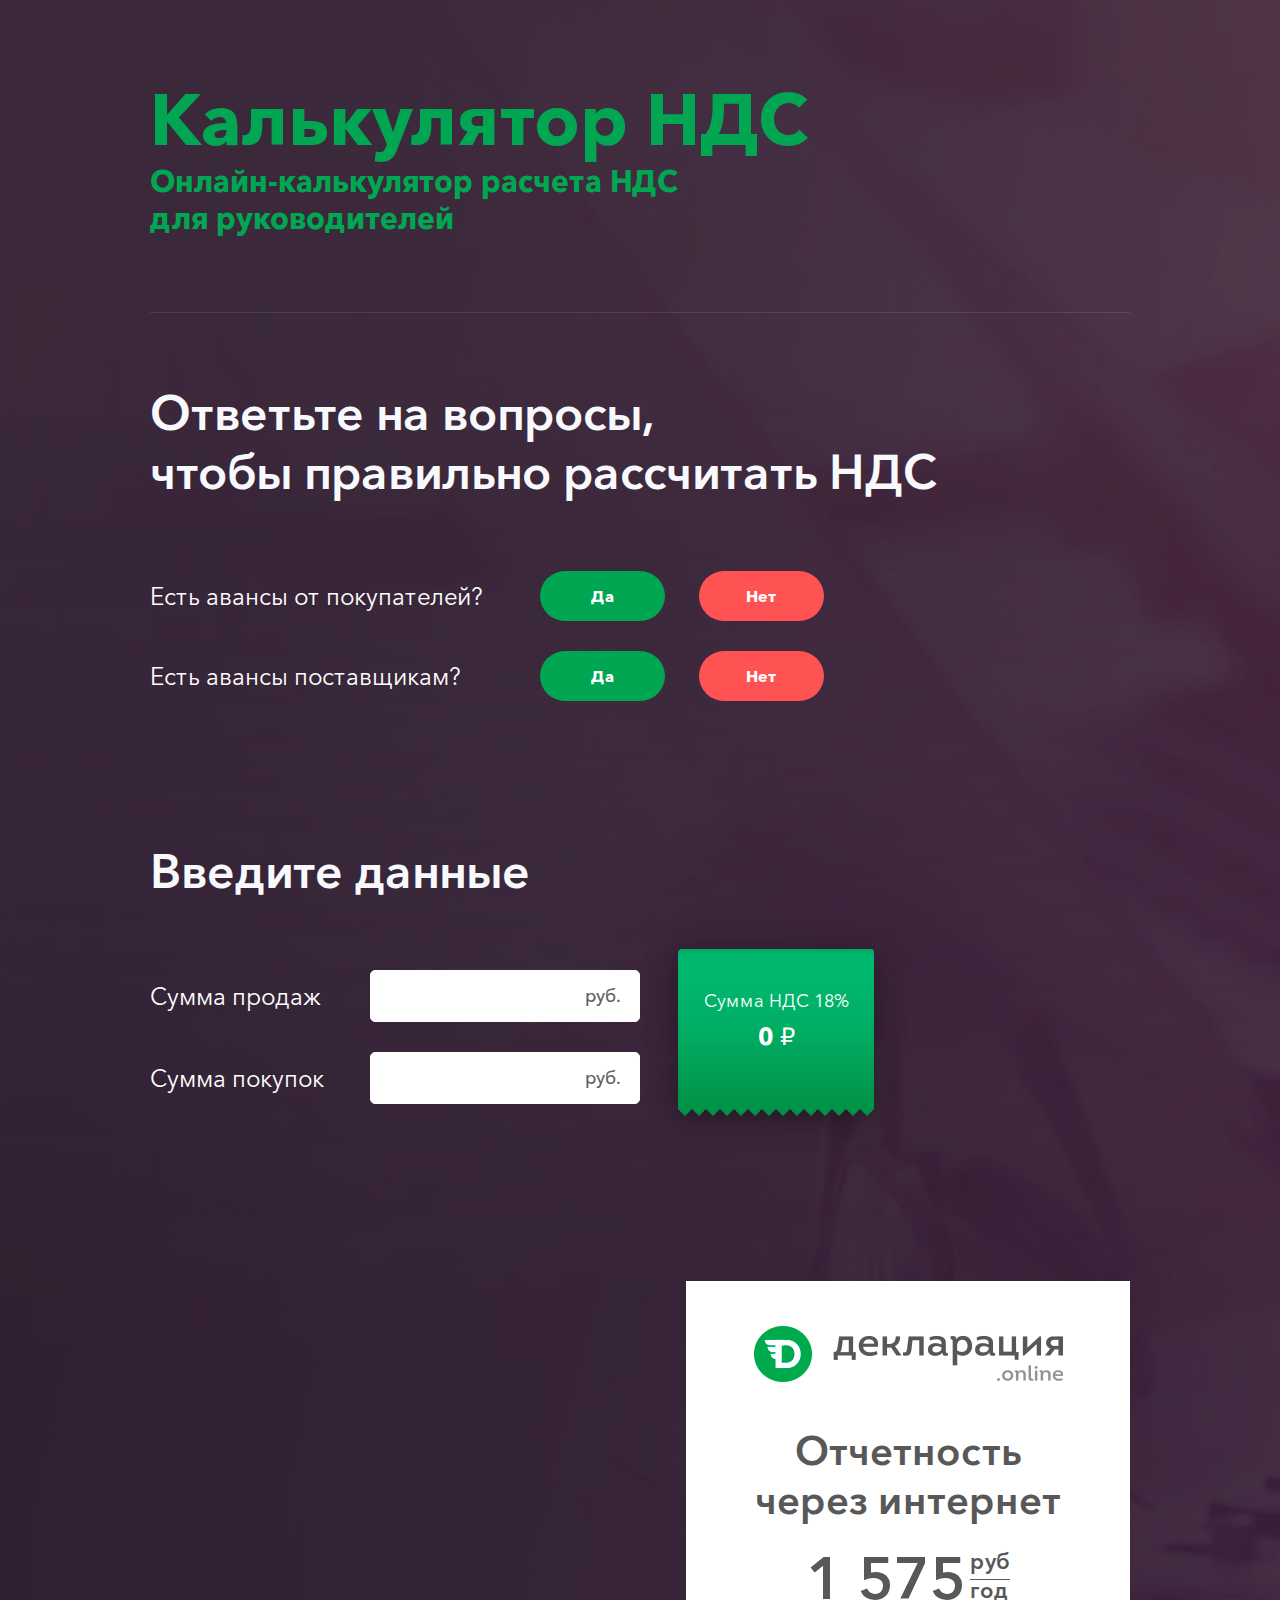
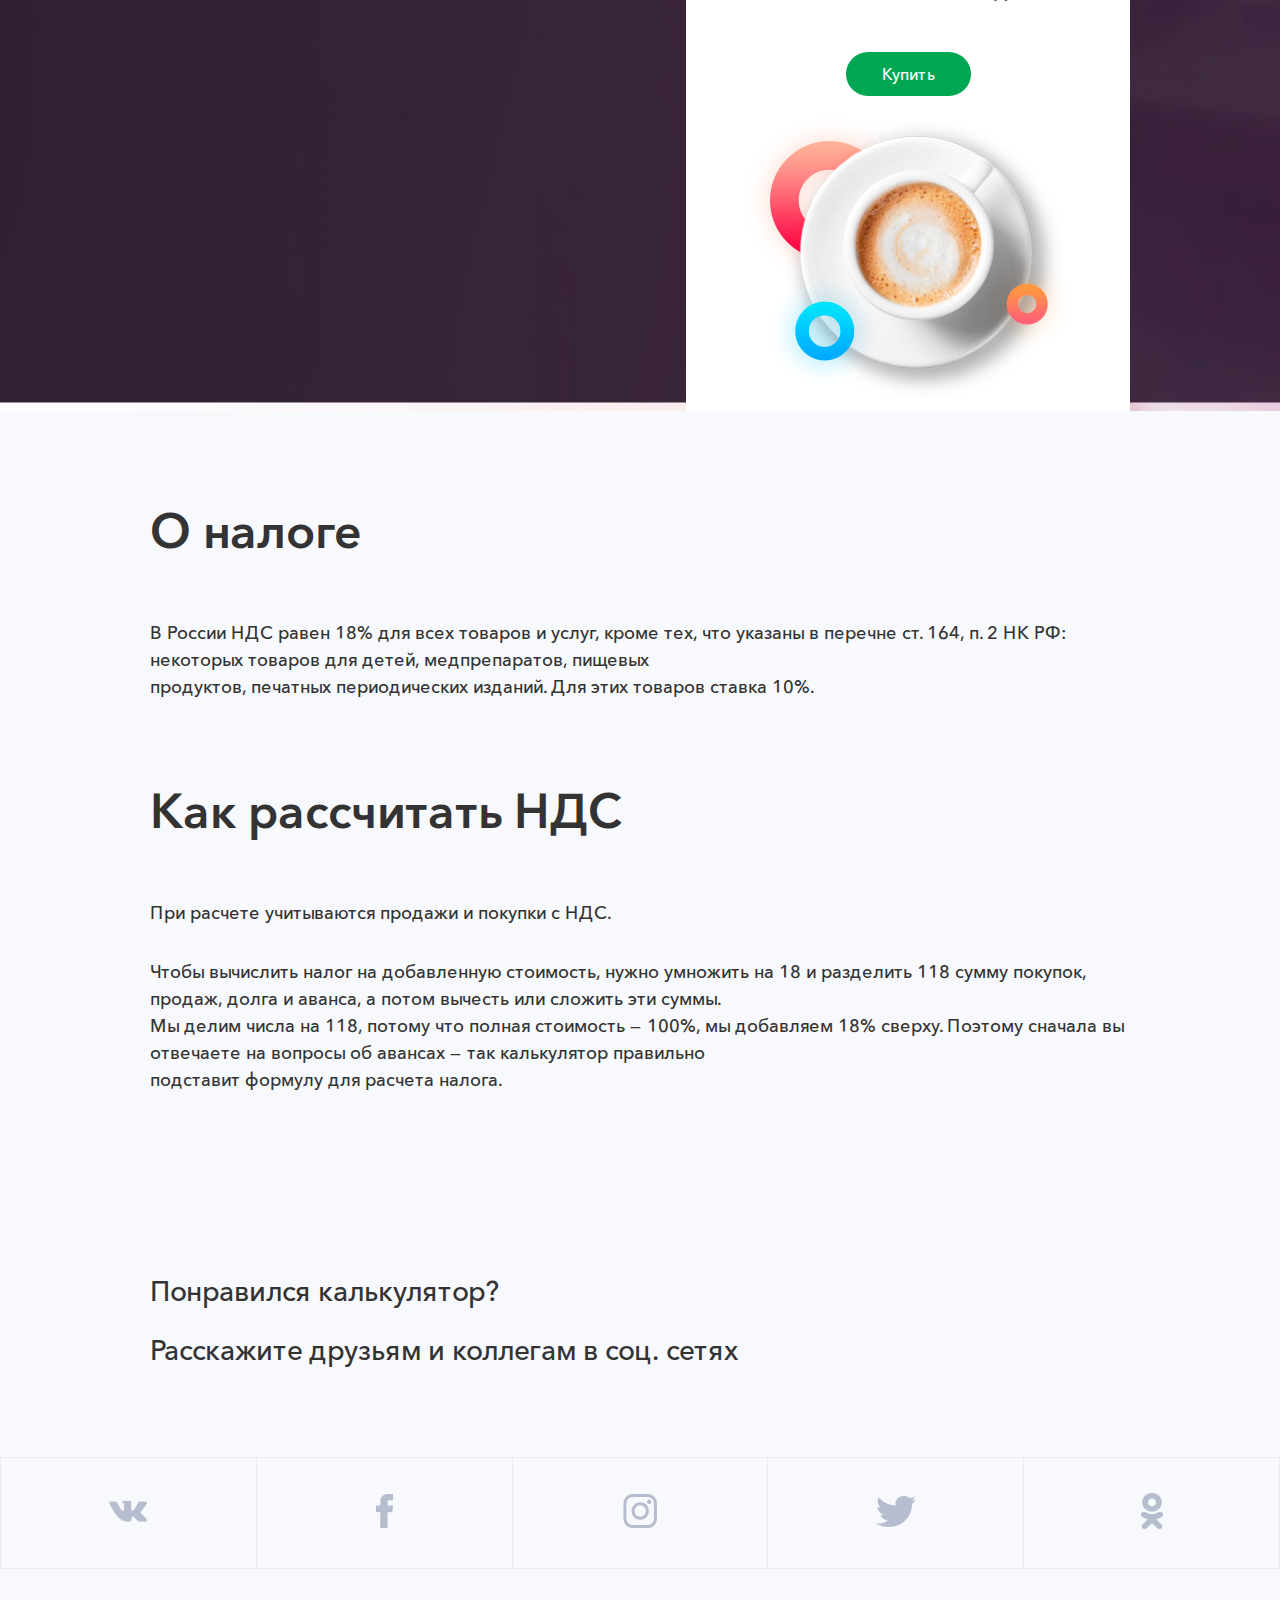
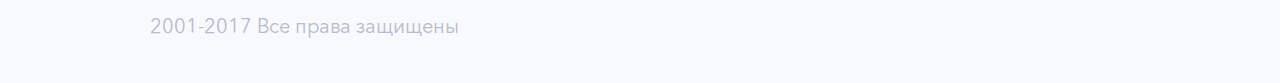
==== calculator.html @ 3219f24e "first commit" ====
<!doctype html>
<html lang=ru>
<head>
    <meta charset="UTF-8">
    <meta name="viewport"
          content="width=device-width, user-scalable=no, initial-scale=1.0, maximum-scale=1.0, minimum-scale=1.0">
    <meta http-equiv="X-UA-Compatible" content="ie=edge">
    <title>Calc</title>
    <!--<link rel="stylesheet" href="css/grid12.css">-->
    <link rel="stylesheet" href="css/fonts.css">
    <link rel="stylesheet" href="css/style.css">
</head>
<body>
<div class="full-w header-block">
    <div class="container">
        <div class="top-title">
            <h1 class="main-title">
                Калькулятор НДС
            </h1>
            <div class="descr col-lg-5">
                Онлайн-калькулятор расчета НДС<br>
                для руководителей
            </div>
        </div>
        <div class="clearfix full-w">
            <div class="left-block">
                <div class="par">
                    <h2 class="title">
                        Ответьте на вопросы, <br>
                        чтобы правильно рассчитать НДС
                    </h2>
                    <div class="par-content">
                        <div class="line">
                            <div class="text">
                                Есть авансы от покупателей?
                            </div>
                            <div class="buttons">
                                <div class="btn btn-green">Да</div>
                                <div class="btn btn-red">Нет</div>
                            </div>
                        </div>
                        <div class="line">
                            <div class="text">
                                Есть авансы поставщикам?
                            </div>
                            <div class="buttons">
                                <div class="btn btn-green">Да</div>
                                <div class="btn btn-red">Нет</div>
                            </div>
                        </div>
                    </div>
                </div>
                <div class="par">
                    <h2 class="title">
                        Введите данные
                    </h2>
                    <div class="par-content">
                        <div class="line">
                            <div class="text text-fl">
                                Сумма продаж
                            </div>
                            <div class="input-wrapper">
                                <input type="text">
                                <div class="addon">руб.</div>
                            </div>
                        </div>
                        <div class="line">
                            <div class="text text-fl">
                                Сумма покупок
                            </div>
                            <div class="input-wrapper">
                                <input type="text">
                                <div class="addon">руб.</div>
                            </div>
                        </div>
                    </div>
                    <div class="summ-wrapper">
                        <img src="img/summ.png" alt="">
                        <div class="text-block">
                            <p>Сумма НДС 18%</p>
                            <span id="result"><span>0</span>  ₽</span>
                        </div>
                    </div>
                </div>
            </div>
            <div class="right-block">
                <div id="promo">
                    <img src="img/logo.png" alt="Декларация онлайн" class="logo">
                    <h2>Отчетность<br>через интернет</h2>
                    <div class="price">
                        <span>1 575</span>
                        <div class="meas">
                            <span>руб</span>
                            <span>год</span>
                        </div>
                    </div>
                    <div class="btn btn-green">Купить</div>
                    <img src="img/cup.png" alt="">
                </div>
            </div>
        </div>
    </div>
</div>
<div class="content-block">
    <div class="container">

        <article>
            <h3>О налоге</h3>
            <p>
                В России НДС равен 18% для всех товаров и услуг, кроме тех, что указаны в перечне ст. 164, п. 2 НК РФ:
                некоторых товаров для детей, медпрепаратов, пищевых <br>продуктов, печатных периодических изданий. Для
                этих
                товаров ставка 10%.
            </p>
        </article>
        <article>
            <h3>Как рассчитать НДС</h3>
            <p>При расчете учитываются продажи и покупки с НДС.</p>
            <p>Чтобы вычислить налог на добавленную стоимость, нужно умножить на 18 и разделить 118 сумму покупок,
                продаж, долга и аванса, а потом вычесть или сложить эти суммы. <br>Мы делим числа на 118, потому что
                полная
                стоимость — 100%, мы добавляем 18% сверху. Поэтому сначала вы отвечаете на вопросы об авансах — так
                калькулятор правильно <br>подставит формулу для расчета налога.</p>
        </article>
    </div>
</div>
<div class="footer">
    <div class="container">
        <div class="share">
            <p>Понравился калькулятор?</p>
            <p>Расскажите друзьям и коллегам в соц. сетях</p>
        </div>
    </div>
    <table id="socials">
        <tr>
            <td class="vk"><a href=""><img src="img/vk.png" alt=""></a></td>
            <td class="fb"><a href=""><img src="img/fb.png" alt=""></a></td>
            <td class="inst"><a href=""><img src="img/inst.png" alt=""></a></td>
            <td class="tw"><a href=""><img src="img/tw.png" alt=""></a></td>
            <td class="ok"><a href=""><img src="img/ok.png" alt=""></a></td>
        </tr>
    </table>
    <div class="container">
        <div class="rights">
            2001-2017 Все права защищены
        </div>
    </div>
</div>
</body>
</html>
---- css/grid12.css ----
@-ms-viewport {
    width: device-width;
}
.visible-xs,
.visible-sm,
.visible-md,
.visible-lg {
    display: none !important;
}
.visible-xs-block,
.visible-xs-inline,
.visible-xs-inline-block,
.visible-sm-block,
.visible-sm-inline,
.visible-sm-inline-block,
.visible-md-block,
.visible-md-inline,
.visible-md-inline-block,
.visible-lg-block,
.visible-lg-inline,
.visible-lg-inline-block {
    display: none !important;
}
@media (max-width: 767px) {
    .visible-xs {
        display: block !important;
    }
    table.visible-xs {
        display: table;
    }
    tr.visible-xs {
        display: table-row !important;
    }
    th.visible-xs,
    td.visible-xs {
        display: table-cell !important;
    }
}
@media (max-width: 767px) {
    .visible-xs-block {
        display: block !important;
    }
}
@media (max-width: 767px) {
    .visible-xs-inline {
        display: inline !important;
    }
}
@media (max-width: 767px) {
    .visible-xs-inline-block {
        display: inline-block !important;
    }
}
@media (min-width: 768px) and (max-width: 991px) {
    .visible-sm {
        display: block !important;
    }
    table.visible-sm {
        display: table;
    }
    tr.visible-sm {
        display: table-row !important;
    }
    th.visible-sm,
    td.visible-sm {
        display: table-cell !important;
    }
}
@media (min-width: 768px) and (max-width: 991px) {
    .visible-sm-block {
        display: block !important;
    }
}
@media (min-width: 768px) and (max-width: 991px) {
    .visible-sm-inline {
        display: inline !important;
    }
}
@media (min-width: 768px) and (max-width: 991px) {
    .visible-sm-inline-block {
        display: inline-block !important;
    }
}
@media (min-width: 992px) and (max-width: 1199px) {
    .visible-md {
        display: block !important;
    }
    table.visible-md {
        display: table;
    }
    tr.visible-md {
        display: table-row !important;
    }
    th.visible-md,
    td.visible-md {
        display: table-cell !important;
    }
}
@media (min-width: 992px) and (max-width: 1199px) {
    .visible-md-block {
        display: block !important;
    }
}
@media (min-width: 992px) and (max-width: 1199px) {
    .visible-md-inline {
        display: inline !important;
    }
}
@media (min-width: 992px) and (max-width: 1199px) {
    .visible-md-inline-block {
        display: inline-block !important;
    }
}
@media (min-width: 1200px) {
    .visible-lg {
        display: block !important;
    }
    table.visible-lg {
        display: table;
    }
    tr.visible-lg {
        display: table-row !important;
    }
    th.visible-lg,
    td.visible-lg {
        display: table-cell !important;
    }
}
@media (min-width: 1200px) {
    .visible-lg-block {
        display: block !important;
    }
}
@media (min-width: 1200px) {
    .visible-lg-inline {
        display: inline !important;
    }
}
@media (min-width: 1200px) {
    .visible-lg-inline-block {
        display: inline-block !important;
    }
}
@media (max-width: 767px) {
    .hidden-xs {
        display: none !important;
    }
}
@media (min-width: 768px) and (max-width: 991px) {
    .hidden-sm {
        display: none !important;
    }
}
@media (min-width: 992px) and (max-width: 1199px) {
    .hidden-md {
        display: none !important;
    }
}
@media (min-width: 1200px) {
    .hidden-lg {
        display: none !important;
    }
}
.visible-print {
    display: none !important;
}
@media print {
    .visible-print {
        display: block !important;
    }
    table.visible-print {
        display: table;
    }
    tr.visible-print {
        display: table-row !important;
    }
    th.visible-print,
    td.visible-print {
        display: table-cell !important;
    }
}
.visible-print-block {
    display: none !important;
}
@media print {
    .visible-print-block {
        display: block !important;
    }
}
.visible-print-inline {
    display: none !important;
}
@media print {
    .visible-print-inline {
        display: inline !important;
    }
}
.visible-print-inline-block {
    display: none !important;
}
@media print {
    .visible-print-inline-block {
        display: inline-block !important;
    }
}
@media print {
    .hidden-print {
        display: none !important;
    }
}
.container {
    margin-right: auto;
    margin-left: auto;
    padding-left: 15px;
    padding-right: 15px;
}
@media (min-width: 768px) {
    .container {
        width: 750px;
    }
}
@media (min-width: 992px) {
    .container {
        width: 970px;
    }
}
@media (min-width: 1200px) {
    .container {
        width: 1156px;
    }
}


@media (min-width: 1650px) {
    .container {
        width: 1643px;
    }
}
.container-fluid {
    margin-right: auto;
    margin-left: auto;
    padding-left: 15px;
    padding-right: 22px;
}
.row {
    margin-left: -15px;
    margin-right: -15px;
}
.col, .col-xs-1, .col-sm-1, .col-md-1, .col-lg-1, .col-xs-2, .col-sm-2, .col-md-2, .col-lg-2, .col-xs-3, .col-sm-3, .col-md-3, .col-lg-3, .col-xs-4, .col-sm-4, .col-md-4, .col-lg-4, .col-xs-5, .col-sm-5, .col-md-5, .col-lg-5, .col-xs-6, .col-sm-6, .col-md-6, .col-lg-6, .col-xs-7, .col-sm-7, .col-md-7, .col-lg-7, .col-xs-8, .col-sm-8, .col-md-8, .col-lg-8, .col-xs-9, .col-sm-9, .col-md-9, .col-lg-9, .col-xs-10, .col-sm-10, .col-md-10, .col-lg-10, .col-xs-11, .col-sm-11, .col-md-11, .col-lg-11, .col-xs-12, .col-sm-12, .col-md-12, .col-lg-12 {
    position: relative;
    min-height: 1px;
    padding-left: 15px;
    padding-right: 15px;
}
.col, .col-xs-1, .col-xs-2, .col-xs-3, .col-xs-4, .col-xs-5, .col-xs-6, .col-xs-7, .col-xs-8, .col-xs-9, .col-xs-10, .col-xs-11, .col-xs-12 {
    float: left;
}
.col-xs-12 {
    width: 100%;
}
.col-xs-11 {
    width: 91.66666667%;
}
.col-xs-10 {
    width: 83.33333333%;
}
.col-xs-9 {
    width: 75%;
}
.col-xs-8 {
    width: 66.66666667%;
}
.col-xs-7 {
    width: 58.33333333%;
}
.col-xs-6 {
    width: 50%;
}
.col-xs-5 {
    width: 41.66666667%;
}
.col-xs-4 {
    width: 33.33333333%;
}
.col-xs-3 {
    width: 25%;
}
.col-xs-2 {
    width: 16.66666667%;
}
.col-xs-1 {
    width: 8.33333333%;
}
.col-xs-pull-12 {
    right: 100%;
}
.col-xs-pull-11 {
    right: 91.66666667%;
}
.col-xs-pull-10 {
    right: 83.33333333%;
}
.col-xs-pull-9 {
    right: 75%;
}
.col-xs-pull-8 {
    right: 66.66666667%;
}
.col-xs-pull-7 {
    right: 58.33333333%;
}
.col-xs-pull-6 {
    right: 50%;
}
.col-xs-pull-5 {
    right: 41.66666667%;
}
.col-xs-pull-4 {
    right: 33.33333333%;
}
.col-xs-pull-3 {
    right: 25%;
}
.col-xs-pull-2 {
    right: 16.66666667%;
}
.col-xs-pull-1 {
    right: 8.33333333%;
}
.col-xs-pull-0 {
    right: auto;
}
.col-xs-push-12 {
    left: 100%;
}
.col-xs-push-11 {
    left: 91.66666667%;
}
.col-xs-push-10 {
    left: 83.33333333%;
}
.col-xs-push-9 {
    left: 75%;
}
.col-xs-push-8 {
    left: 66.66666667%;
}
.col-xs-push-7 {
    left: 58.33333333%;
}
.col-xs-push-6 {
    left: 50%;
}
.col-xs-push-5 {
    left: 41.66666667%;
}
.col-xs-push-4 {
    left: 33.33333333%;
}
.col-xs-push-3 {
    left: 25%;
}
.col-xs-push-2 {
    left: 16.66666667%;
}
.col-xs-push-1 {
    left: 8.33333333%;
}
.col-xs-push-0 {
    left: auto;
}
.col-xs-offset-12 {
    margin-left: 100%;
}
.col-xs-offset-11 {
    margin-left: 91.66666667%;
}
.col-xs-offset-10 {
    margin-left: 83.33333333%;
}
.col-xs-offset-9 {
    margin-left: 75%;
}
.col-xs-offset-8 {
    margin-left: 66.66666667%;
}
.col-xs-offset-7 {
    margin-left: 58.33333333%;
}
.col-xs-offset-6 {
    margin-left: 50%;
}
.col-xs-offset-5 {
    margin-left: 41.66666667%;
}
.col-xs-offset-4 {
    margin-left: 33.33333333%;
}
.col-xs-offset-3 {
    margin-left: 25%;
}
.col-xs-offset-2 {
    margin-left: 16.66666667%;
}
.col-xs-offset-1 {
    margin-left: 8.33333333%;
}
.col-xs-offset-0 {
    margin-left: 0%;
}
@media (min-width: 768px) {
    .col, .col-sm-1, .col-sm-2, .col-sm-3, .col-sm-4, .col-sm-5, .col-sm-6, .col-sm-7, .col-sm-8, .col-sm-9, .col-sm-10, .col-sm-11, .col-sm-12 {
        float: left;
    }
    .col-sm-12 {
        width: 100%;
    }
    .col-sm-11 {
        width: 91.66666667%;
    }
    .col-sm-10 {
        width: 83.33333333%;
    }
    .col-sm-9 {
        width: 75%;
    }
    .col-sm-8 {
        width: 66.66666667%;
    }
    .col-sm-7 {
        width: 58.33333333%;
    }
    .col-sm-6 {
        width: 50%;
    }
    .col-sm-5 {
        width: 41.66666667%;
    }
    .col-sm-4 {
        width: 33.33333333%;
    }
    .col-sm-3 {
        width: 25%;
    }
    .col-sm-2 {
        width: 16.66666667%;
    }
    .col-sm-1 {
        width: 8.33333333%;
    }
    .col-sm-pull-12 {
        right: 100%;
    }
    .col-sm-pull-11 {
        right: 91.66666667%;
    }
    .col-sm-pull-10 {
        right: 83.33333333%;
    }
    .col-sm-pull-9 {
        right: 75%;
    }
    .col-sm-pull-8 {
        right: 66.66666667%;
    }
    .col-sm-pull-7 {
        right: 58.33333333%;
    }
    .col-sm-pull-6 {
        right: 50%;
    }
    .col-sm-pull-5 {
        right: 41.66666667%;
    }
    .col-sm-pull-4 {
        right: 33.33333333%;
    }
    .col-sm-pull-3 {
        right: 25%;
    }
    .col-sm-pull-2 {
        right: 16.66666667%;
    }
    .col-sm-pull-1 {
        right: 8.33333333%;
    }
    .col-sm-pull-0 {
        right: auto;
    }
    .col-sm-push-12 {
        left: 100%;
    }
    .col-sm-push-11 {
        left: 91.66666667%;
    }
    .col-sm-push-10 {
        left: 83.33333333%;
    }
    .col-sm-push-9 {
        left: 75%;
    }
    .col-sm-push-8 {
        left: 66.66666667%;
    }
    .col-sm-push-7 {
        left: 58.33333333%;
    }
    .col-sm-push-6 {
        left: 50%;
    }
    .col-sm-push-5 {
        left: 41.66666667%;
    }
    .col-sm-push-4 {
        left: 33.33333333%;
    }
    .col-sm-push-3 {
        left: 25%;
    }
    .col-sm-push-2 {
        left: 16.66666667%;
    }
    .col-sm-push-1 {
        left: 8.33333333%;
    }
    .col-sm-push-0 {
        left: auto;
    }
    .col-sm-offset-12 {
        margin-left: 100%;
    }
    .col-sm-offset-11 {
        margin-left: 91.66666667%;
    }
    .col-sm-offset-10 {
        margin-left: 83.33333333%;
    }
    .col-sm-offset-9 {
        margin-left: 75%;
    }
    .col-sm-offset-8 {
        margin-left: 66.66666667%;
    }
    .col-sm-offset-7 {
        margin-left: 58.33333333%;
    }
    .col-sm-offset-6 {
        margin-left: 50%;
    }
    .col-sm-offset-5 {
        margin-left: 41.66666667%;
    }
    .col-sm-offset-4 {
        margin-left: 33.33333333%;
    }
    .col-sm-offset-3 {
        margin-left: 25%;
    }
    .col-sm-offset-2 {
        margin-left: 16.66666667%;
    }
    .col-sm-offset-1 {
        margin-left: 8.33333333%;
    }
    .col-sm-offset-0 {
        margin-left: 0%;
    }
}
@media (min-width: 992px) {
    .col, .col-md-1, .col-md-2, .col-md-3, .col-md-4, .col-md-5, .col-md-6, .col-md-7, .col-md-8, .col-md-9, .col-md-10, .col-md-11, .col-md-12 {
        float: left;
    }
    .col-md-12 {
        width: 100%;
    }
    .col-md-11 {
        width: 91.66666667%;
    }
    .col-md-10 {
        width: 83.33333333%;
    }
    .col-md-9 {
        width: 75%;
    }
    .col-md-8 {
        width: 66.66666667%;
    }
    .col-md-7 {
        width: 58.33333333%;
    }
    .col-md-6 {
        width: 50%;
    }
    .col-md-5 {
        width: 41.66666667%;
    }
    .col-md-4 {
        width: 33.33333333%;
    }
    .col-md-3 {
        width: 25%;
    }
    .col-md-2 {
        width: 16.66666667%;
    }
    .col-md-1 {
        width: 8.33333333%;
    }
    .col-md-pull-12 {
        right: 100%;
    }
    .col-md-pull-11 {
        right: 91.66666667%;
    }
    .col-md-pull-10 {
        right: 83.33333333%;
    }
    .col-md-pull-9 {
        right: 75%;
    }
    .col-md-pull-8 {
        right: 66.66666667%;
    }
    .col-md-pull-7 {
        right: 58.33333333%;
    }
    .col-md-pull-6 {
        right: 50%;
    }
    .col-md-pull-5 {
        right: 41.66666667%;
    }
    .col-md-pull-4 {
        right: 33.33333333%;
    }
    .col-md-pull-3 {
        right: 25%;
    }
    .col-md-pull-2 {
        right: 16.66666667%;
    }
    .col-md-pull-1 {
        right: 8.33333333%;
    }
    .col-md-pull-0 {
        right: auto;
    }
    .col-md-push-12 {
        left: 100%;
    }
    .col-md-push-11 {
        left: 91.66666667%;
    }
    .col-md-push-10 {
        left: 83.33333333%;
    }
    .col-md-push-9 {
        left: 75%;
    }
    .col-md-push-8 {
        left: 66.66666667%;
    }
    .col-md-push-7 {
        left: 58.33333333%;
    }
    .col-md-push-6 {
        left: 50%;
    }
    .col-md-push-5 {
        left: 41.66666667%;
    }
    .col-md-push-4 {
        left: 33.33333333%;
    }
    .col-md-push-3 {
        left: 25%;
    }
    .col-md-push-2 {
        left: 16.66666667%;
    }
    .col-md-push-1 {
        left: 8.33333333%;
    }
    .col-md-push-0 {
        left: auto;
    }
    .col-md-offset-12 {
        margin-left: 100%;
    }
    .col-md-offset-11 {
        margin-left: 91.66666667%;
    }
    .col-md-offset-10 {
        margin-left: 83.33333333%;
    }
    .col-md-offset-9 {
        margin-left: 75%;
    }
    .col-md-offset-8 {
        margin-left: 66.66666667%;
    }
    .col-md-offset-7 {
        margin-left: 58.33333333%;
    }
    .col-md-offset-6 {
        margin-left: 50%;
    }
    .col-md-offset-5 {
        margin-left: 41.66666667%;
    }
    .col-md-offset-4 {
        margin-left: 33.33333333%;
    }
    .col-md-offset-3 {
        margin-left: 25%;
    }
    .col-md-offset-2 {
        margin-left: 16.66666667%;
    }
    .col-md-offset-1 {
        margin-left: 8.33333333%;
    }
    .col-md-offset-0 {
        margin-left: 0%;
    }
}
@media (min-width: 1200px) {
    .col, .col-lg-1, .col-lg-2, .col-lg-3, .col-lg-4, .col-lg-5, .col-lg-6, .col-lg-7, .col-lg-8, .col-lg-9, .col-lg-10, .col-lg-11, .col-lg-12 {
        float: left;
    }
    .col-lg-12 {
        width: 100%;
    }
    .col-lg-11 {
        width: 91.66666667%;
    }
    .col-lg-10 {
        width: 83.33333333%;
    }
    .col-lg-9 {
        width: 75%;
    }
    .col-lg-8 {
        width: 66.66666667%;
    }
    .col-lg-7 {
        width: 58.33333333%;
    }
    .col-lg-6 {
        width: 50%;
    }
    .col-lg-5 {
        width: 41.66666667%;
    }
    .col-lg-4 {
        width: 33.33333333%;
    }
    .col-lg-3 {
        width: 25%;
    }
    .col-lg-2 {
        width: 16.66666667%;
    }
    .col-lg-1 {
        width: 8.33333333%;
    }
    .col-lg-pull-12 {
        right: 100%;
    }
    .col-lg-pull-11 {
        right: 91.66666667%;
    }
    .col-lg-pull-10 {
        right: 83.33333333%;
    }
    .col-lg-pull-9 {
        right: 75%;
    }
    .col-lg-pull-8 {
        right: 66.66666667%;
    }
    .col-lg-pull-7 {
        right: 58.33333333%;
    }
    .col-lg-pull-6 {
        right: 50%;
    }
    .col-lg-pull-5 {
        right: 41.66666667%;
    }
    .col-lg-pull-4 {
        right: 33.33333333%;
    }
    .col-lg-pull-3 {
        right: 25%;
    }
    .col-lg-pull-2 {
        right: 16.66666667%;
    }
    .col-lg-pull-1 {
        right: 8.33333333%;
    }
    .col-lg-pull-0 {
        right: auto;
    }
    .col-lg-push-12 {
        left: 100%;
    }
    .col-lg-push-11 {
        left: 91.66666667%;
    }
    .col-lg-push-10 {
        left: 83.33333333%;
    }
    .col-lg-push-9 {
        left: 75%;
    }
    .col-lg-push-8 {
        left: 66.66666667%;
    }
    .col-lg-push-7 {
        left: 58.33333333%;
    }
    .col-lg-push-6 {
        left: 50%;
    }
    .col-lg-push-5 {
        left: 41.66666667%;
    }
    .col-lg-push-4 {
        left: 33.33333333%;
    }
    .col-lg-push-3 {
        left: 25%;
    }
    .col-lg-push-2 {
        left: 16.66666667%;
    }
    .col-lg-push-1 {
        left: 8.33333333%;
    }
    .col-lg-push-0 {
        left: auto;
    }
    .col-lg-offset-12 {
        margin-left: 100%;
    }
    .col-lg-offset-11 {
        margin-left: 91.66666667%;
    }
    .col-lg-offset-10 {
        margin-left: 83.33333333%;
    }
    .col-lg-offset-9 {
        margin-left: 75%;
    }
    .col-lg-offset-8 {
        margin-left: 66.66666667%;
    }
    .col-lg-offset-7 {
        margin-left: 58.33333333%;
    }
    .col-lg-offset-6 {
        margin-left: 50%;
    }
    .col-lg-offset-5 {
        margin-left: 41.66666667%;
    }
    .col-lg-offset-4 {
        margin-left: 33.33333333%;
    }
    .col-lg-offset-3 {
        margin-left: 25%;
    }
    .col-lg-offset-2 {
        margin-left: 16.66666667%;
    }
    .col-lg-offset-1 {
        margin-left: 8.33333333%;
    }
    .col-lg-offset-0 {
        margin-left: 0%;
    }
}
.clearfix,
.clearfix:before,
.clearfix:after,
.container:before,
.container:after,
.container-fluid:before,
.container-fluid:after,
.row:before,
.row:after {
    content: " ";
    display: table;
}
.clearfix:after,
.container:after,
.container-fluid:after,
.row:after {
    clear: both;
}
.center-block {
    display: block;
    margin-left: auto;
    margin-right: auto;
}
.pull-right {
    float: right !important;
}
.pull-left {
    float: left !important;
}
*,
*:before,
*:after {
    -webkit-box-sizing: border-box;
    -moz-box-sizing: border-box;
    box-sizing: border-box;
}
---- css/fonts.css ----
@font-face {
    font-family: 'AvenirNextCyr-Regular';
    src: url('../fonts/AvenirNextCyr-Regular.eot');
    src: url('../fonts/AvenirNextCyr-Regular.woff') format('woff'),
    url('../fonts/AvenirNextCyr-Regular.ttf')  format('truetype');
}

@font-face {
    font-family: 'AvenirNextCyr-Medium';
    src: url('../fonts/AvenirNextCyr-Medium.eot');
    src: url('../fonts/AvenirNextCyr-Medium.woff') format('woff'),
    url('../fonts/AvenirNextCyr-Medium.ttf')  format('truetype');
}

@font-face {
    font-family: 'AvenirNextCyr-Bold';
    src: url('../fonts/AvenirNextCyr-Bold.eot');
    src: url('../fonts/AvenirNextCyr-Bold.woff') format('woff'),
    url('../fonts/AvenirNextCyr-Bold.ttf')  format('truetype');
}

@font-face {
    font-family: 'AvenirNextCyr-Demi';
    src: url('../fonts/AvenirNextCyr-Demi.eot');
    src: url('../fonts/AvenirNextCyr-Demi.woff') format('woff'),
    url('../fonts/AvenirNextCyr-Demi.ttf')  format('truetype');
}
---- css/style.css ----
.clearfix,
.clearfix:before,
.clearfix:after,
.container:before,
.container:after,
.container-fluid:before,
.container-fluid:after,
.row:before,
.row:after {
  content: " ";
  display: table;
}
.clearfix:after,
.container:after,
.container-fluid:after,
.row:after {
  clear: both;
}
*,
*:before,
*:after {
  -webkit-box-sizing: border-box;
  -moz-box-sizing: border-box;
  box-sizing: border-box;
}
body {
  margin: 0;
  padding: 0;
  font-family: AvenirNextCyr-Regular, sans-serif;
  color: #333;
}
* {
  margin: 0;
  padding: 0;
}
.full-w {
  width: 100%;
}
.pull-left {
  float: left;
}
.pull-right {
  float: right;
}
.npr {
  padding-right: 0 !important;
}
.btn {
  background-color: #000;
  color: #fff;
  border-radius: 50px;
  font-family: AvenirNextCyr-Bold, sans-serif;
  width: 125px;
  text-align: center;
  line-height: 50px;
  cursor: pointer;
  display: inline-block;
}
.btn-green {
  background-color: #00a652;
}
.btn-red {
  background-color: #ff5353;
}
h1 {
  font-size: 72px;
  /*@media (min-width: 1200px) {
    font-size: 60px;
  }*/
}
h2 {
  font-size: 48px;
}
.m-b {
  margin-bottom: 30px;
}
.container {
  width: 100%;
  padding: 0 150px;
  margin: 0 auto;
}
@media (max-width: 1200px) {
  .container {
    padding: 0 30px;
  }
}
input {
  font-family: AvenirNextCyr-Medium, sans-serif;
  color: #5f5f5f;
  font-size: 18px;
  border-radius: 5px;
  padding: 14px;
  border: 1px solid #b6bccd;
}
input:active,
input:focus {
  outline: none;
}
.header-block {
  background-image: url("../img/header.png");
  background-size: cover;
  min-height: 1172px;
}
.header-block.header-sm {
  background-image: url("../img/header-sm.png");
  min-height: 0;
}
.header-block.header-sm .header-content {
  display: flex;
  justify-content: space-between;
  align-items: center;
  min-height: 407px;
}
.header-block.header-sm .header-content .top-title {
  border-bottom: none;
  padding: 0;
}
.header-block.header-sm .header-content .top-title .main-title {
  font-size: 62px;
  display: block;
  margin-right: 0;
}
.header-block.header-sm .header-content .cond {
  color: #fff;
  font-size: 24px;
  max-width: 822px;
  line-height: 1.4em;
}
.header-block .top-title {
  padding: 75px 0;
  font-family: AvenirNextCyr-Bold, sans-serif;
  border-bottom: 1px solid rgba(255, 255, 255, 0.1);
  color: #00a652;
}
.header-block .top-title .main-title {
  display: inline-block;
  margin-right: 50px;
  vertical-align: middle;
}
.header-block .top-title .descr {
  font-size: 30px;
  display: inline-block;
  vertical-align: middle;
}
.header-block .left-block {
  float: left;
}
.header-block .left-block .par {
  color: #fff;
}
.header-block .left-block .par:nth-child(2) {
  margin-top: 40px;
}
.header-block .left-block .par .title {
  padding: 70px 0;
  color: #f8f9fc;
  font-family: AvenirNextCyr-Demi, sans-serif;
}
.header-block .left-block .par .par-content {
  display: inline-block;
  vertical-align: top;
}
.header-block .left-block .par .par-content .line {
  display: flex;
  align-items: center;
  margin-bottom: 30px;
}
.header-block .left-block .par .par-content .line .text {
  font-size: 24px;
  width: 390px;
}
.header-block .left-block .par .par-content .line .text.text-fl {
  width: 220px;
}
.header-block .left-block .par .par-content .line .buttons .btn:first-child {
  margin-right: 30px;
}
.header-block .left-block .par .par-content .line .input-wrapper {
  font-family: AvenirNextCyr-Medium, sans-serif;
  color: #5f5f5f;
  font-size: 18px;
  position: relative;
}
.header-block .left-block .par .par-content .line .input-wrapper input {
  width: 270px;
  padding-right: 60px;
  text-align: right;
  border: 1px solid #ffffff;
}
.header-block .left-block .par .par-content .line .input-wrapper .addon {
  position: absolute;
  right: 20px;
  top: 15px;
}
.header-block .left-block .par .summ-wrapper {
  display: inline-block;
  vertical-align: top;
  position: relative;
  top: -50px;
}
.header-block .left-block .par .summ-wrapper .text-block {
  position: absolute;
  top: 70px;
  width: 100%;
  text-align: center;
  font-size: 18px;
}
.header-block .left-block .par .summ-wrapper .text-block p {
  margin-bottom: 10px;
}
.header-block .left-block .par .summ-wrapper .text-block #result {
  font-size: 24px;
  font-family: AvenirNextCyr-Bold, sans-serif;
}
.header-block .right-block {
  float: right;
  padding-top: 75px;
}
#promo {
  width: 444px;
  min-width: 444px;
  height: 730px;
  min-height: 730px;
  background-color: #fff;
  color: #585858;
  padding-top: 45px;
  text-align: center;
  font-family: AvenirNextCyr-Demi, sans-serif;
}
#promo h2 {
  font-size: 40px;
  margin-top: 40px;
  margin-bottom: 20px;
}
#promo .price {
  margin-bottom: 40px;
}
#promo .price > span {
  font-size: 59px;
  display: inline-block;
  vertical-align: top;
  line-height: 68px;
}
#promo .price .meas {
  font-size: 22px;
  display: inline-block;
  vertical-align: top;
}
#promo .price .meas span {
  display: block;
}
#promo .price .meas span:first-child {
  border-bottom: 1px solid #585858;
  line-height: 1.6em;
}
#promo .price .meas span:last-child {
  line-height: 1em;
}
#promo .btn {
  font-family: AvenirNextCyr-Medium, sans-serif;
  line-height: 44px;
  margin-bottom: 20px;
}
.content-block {
  padding: 90px 0;
  background-color: #f8f9fc;
}
.content-block#sdelka {
  padding-top: 140px;
}
.content-block article {
  margin-bottom: 80px;
  font-family: AvenirNextCyr-Medium, sans-serif;
  font-size: 24px;
}
.content-block article#article-entity h3 {
  margin-bottom: 40px;
}
.content-block article:last-child {
  margin-bottom: 0;
}
.content-block article h3 {
  font-size: 48px;
  font-family: AvenirNextCyr-Demi, sans-serif;
  margin-bottom: 60px;
}
.content-block article p {
  font-size: 18px;
  margin-bottom: 1.8em;
  line-height: 1.5em;
}
.content-block article p:last-child {
  margin-bottom: 0;
}
.content-block article table td {
  padding: 20px 120px 20px 0;
  vertical-align: middle;
}
.content-block article table td:last-child {
  padding-right: 0;
}
.content-block article table#t2 {
  margin-bottom: 20px;
}
.content-block article table#t2 td {
  padding-right: 50px;
}
.content-block article table#t2 td label {
  margin-right: 20px;
}
.content-block article table#t2 td:first-child {
  padding-right: 0;
}
.content-block article .inputs .radio {
  display: inline-block;
}
.content-block article .inputs input[type="text"] {
  width: 270px;
}
.content-block article label {
  margin-right: 40px;
}
.footer {
  background-color: #f8f9fc;
}
.footer .share {
  padding: 90px 0;
}
.footer .share p {
  font-family: AvenirNextCyr-Medium, sans-serif;
  font-size: 28px;
}
.footer .share p:first-child {
  margin-bottom: 25px;
}
.footer .rights {
  color: #b6bccd;
  font-family: AvenirNextCyr-Regular, sans-serif;
  font-size: 20px;
  padding: 45px 0;
}
.footer #socials {
  width: 100%;
  table-layout: fixed;
  border-collapse: collapse;
}
.footer #socials td {
  border: 1px solid #eaecf1;
  text-align: center;
  padding: 35px 0;
  cursor: pointer;
}
.footer #socials td:hover img {
  filter: brightness(100);
}
.footer #socials td.vk:hover {
  background-color: #455c81;
}
.footer #socials td.fb:hover {
  background-color: #414f91;
}
.footer #socials td.inst:hover {
  background-color: #a435b5;
}
.footer #socials td.tw:hover {
  background-color: #4aa2d7;
}
.footer #socials td.ok:hover {
  background-color: #f0931d;
}
.radio input[type="radio"] {
  position: absolute;
  opacity: 0;
}
.radio input[type="radio"] + .radio-label:before {
  content: '';
  background: #fff;
  border-radius: 100%;
  border: 1px solid #b6bccd;
  display: inline-block;
  width: 1.1em;
  height: 1.1em;
  position: relative;
  top: 0.1em;
  margin-right: 1em;
  vertical-align: top;
  cursor: pointer;
  text-align: center;
  transition: all 250ms ease;
}
.radio input[type="radio"]:checked + .radio-label:before {
  background-color: #00a652;
  box-shadow: inset 0 0 0 5px #fff;
}
.radio input[type="radio"]:focus + .radio-label:before {
  outline: none;
  border-color: #b6bccd;
}
.radio input[type="radio"]:disabled + .radio-label:before {
  box-shadow: inset 0 0 0 5px #b6bccd;
  border-color: #ccc;
  background: #ccc;
}
.radio input[type="radio"] + .radio-label:empty:before {
  margin-right: 0;
}
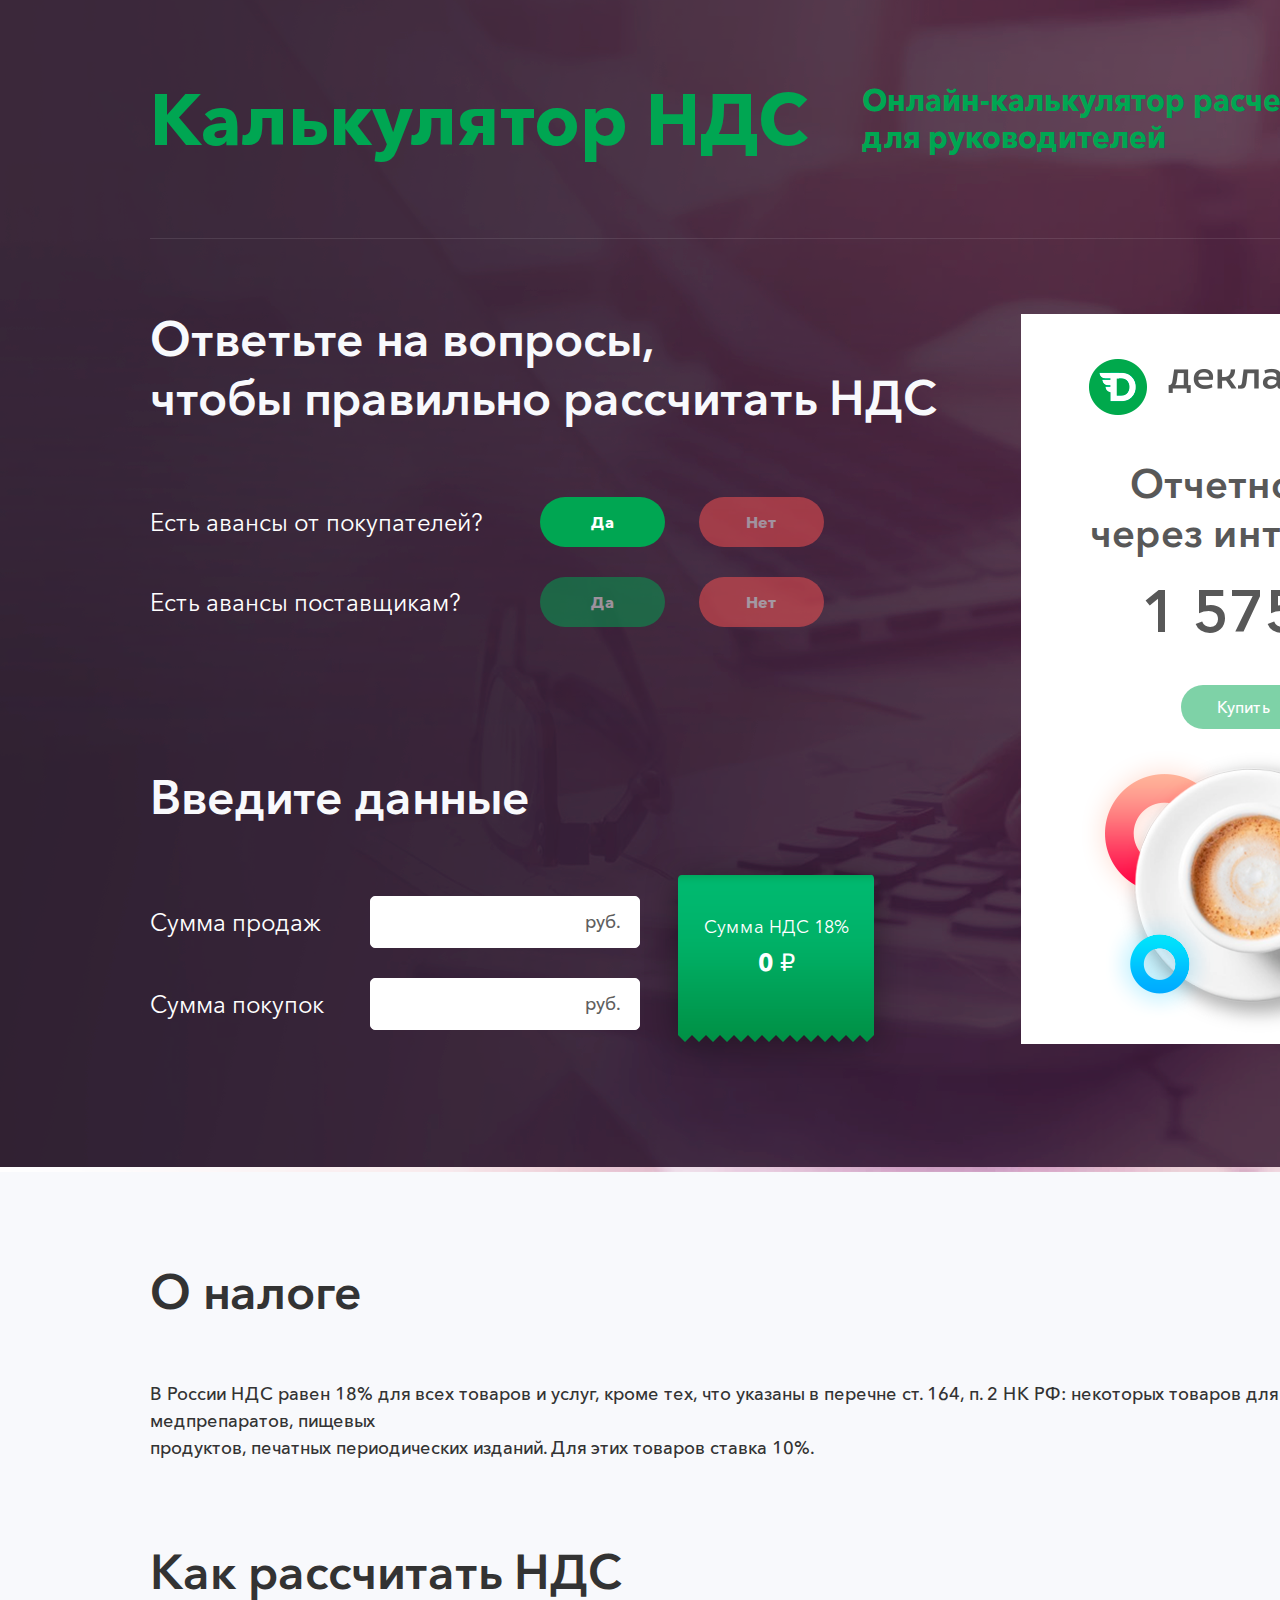
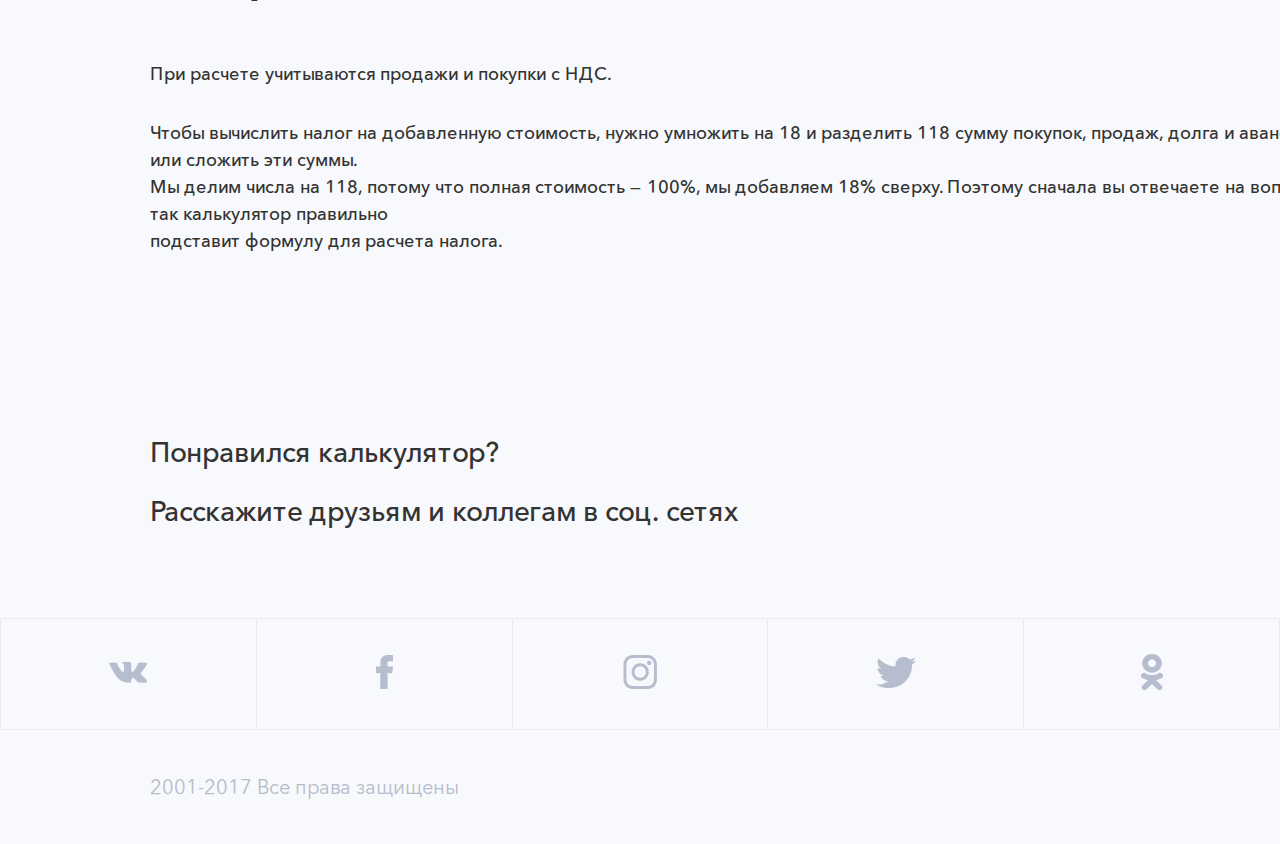
==== commit 61031168: "first commit" ====
--- a/calculator.html
+++ b/calculator.html
@@ -35,7 +35,7 @@
                                 Есть авансы от покупателей?
                             </div>
                             <div class="buttons">
-                                <div class="btn btn-green">Да</div>
+                                <div class="btn btn-green active">Да</div>
                                 <div class="btn btn-red">Нет</div>
                             </div>
                         </div>
--- a/css/style.css
+++ b/css/style.css
@@ -55,6 +55,10 @@
   line-height: 50px;
   cursor: pointer;
   display: inline-block;
+  opacity: 0.5;
+}
+.btn.active {
+  opacity: 1;
 }
 .btn-green {
   background-color: #00a652;
@@ -76,6 +80,7 @@
 }
 .container {
   width: 100%;
+  min-width: 1615px;
   padding: 0 150px;
   margin: 0 auto;
 }
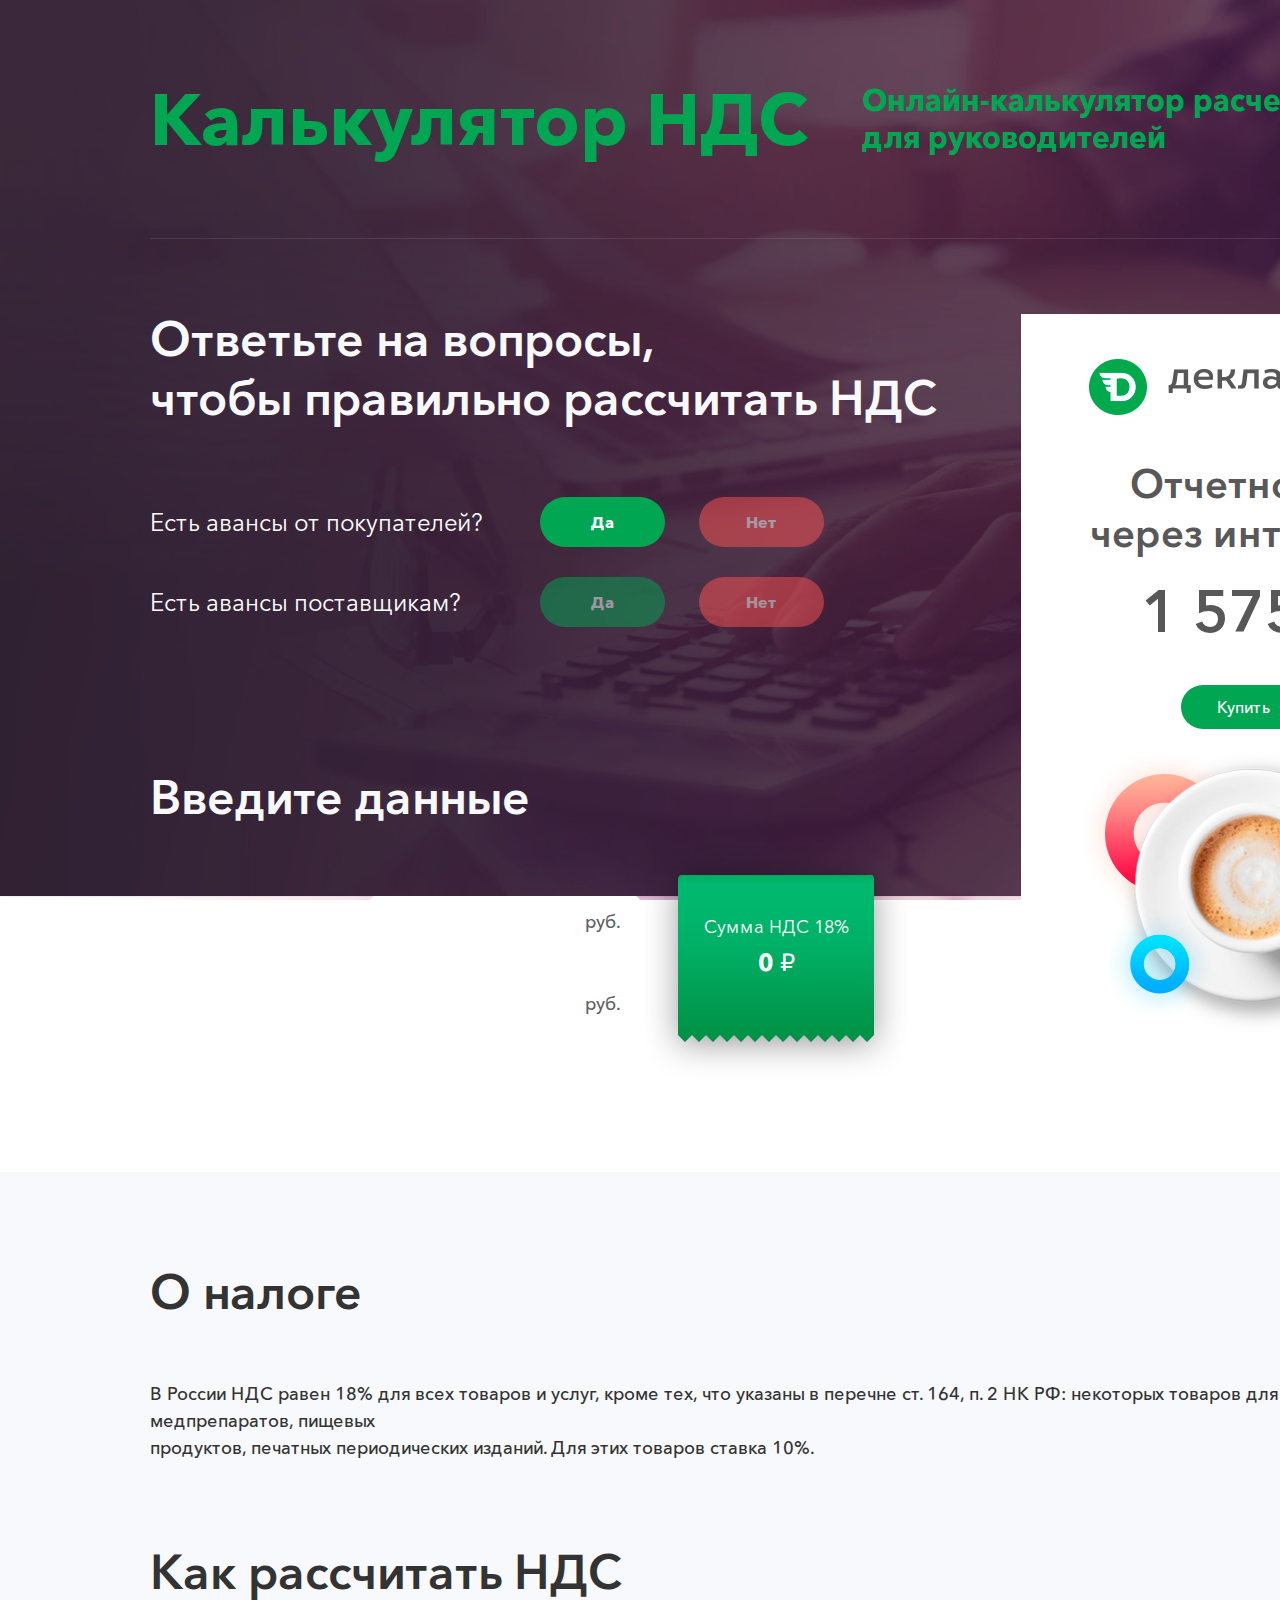
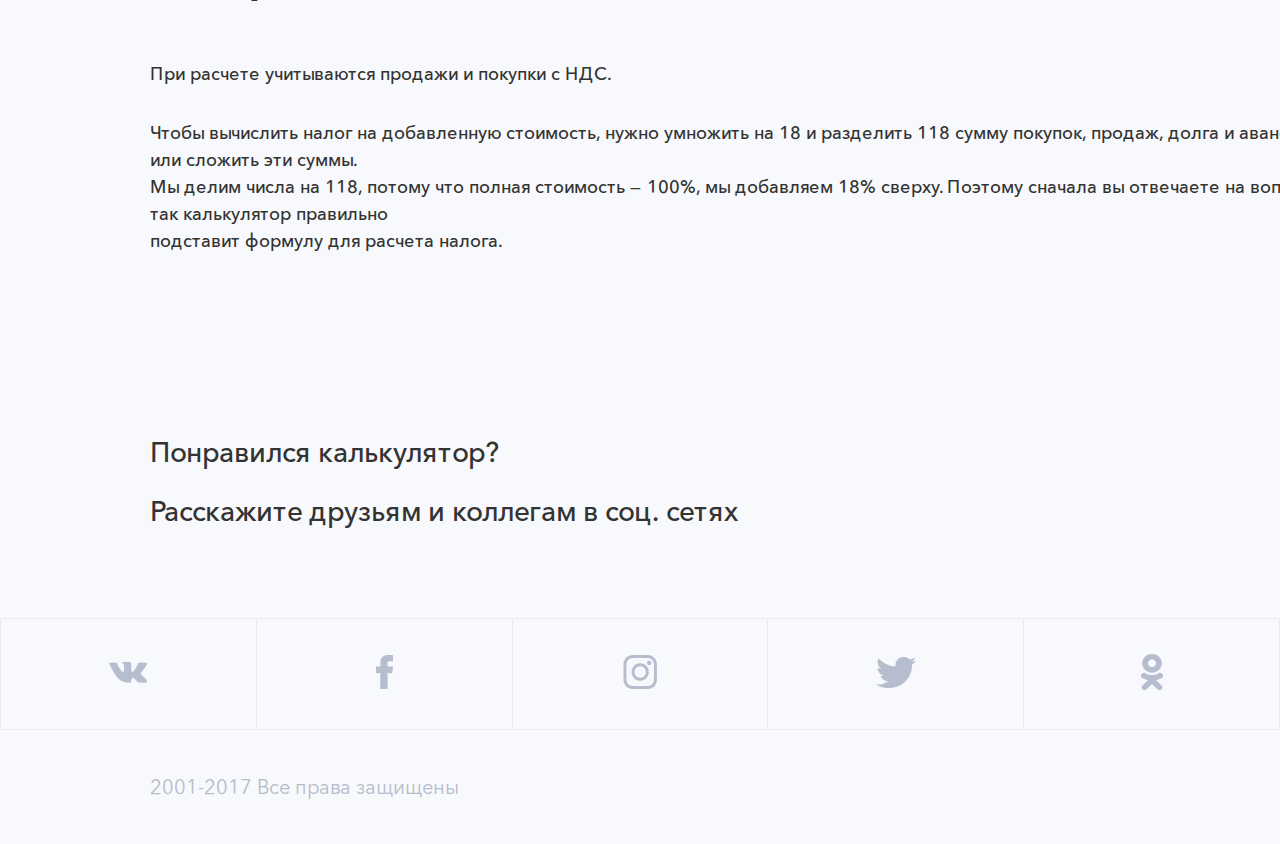
==== commit 8c1aef98: "sdelka" ====
--- a/calculator.html
+++ b/calculator.html
@@ -94,7 +94,7 @@
                             <span>год</span>
                         </div>
                     </div>
-                    <div class="btn btn-green">Купить</div>
+                    <div class="btn btn-green active">Купить</div>
                     <img src="img/cup.png" alt="">
                 </div>
             </div>
--- a/css/style.css
+++ b/css/style.css
@@ -42,6 +42,11 @@
 .pull-right {
   float: right;
 }
+@media (max-width: 1700px) {
+  .pull-right {
+    float: left;
+  }
+}
 .npr {
   padding-right: 0 !important;
 }
@@ -89,6 +94,9 @@
     padding: 0 30px;
   }
 }
+.bg-gray {
+  background-color: #eff0f5;
+}
 input {
   font-family: AvenirNextCyr-Medium, sans-serif;
   color: #5f5f5f;
@@ -103,6 +111,7 @@
 }
 .header-block {
   background-image: url("../img/header.png");
+  background-attachment: fixed;
   background-size: cover;
   min-height: 1172px;
 }
@@ -373,6 +382,23 @@
 .footer #socials td.ok:hover {
   background-color: #f0931d;
 }
+#tax-block {
+  margin-top: 145px;
+}
+#tax-block article {
+  padding: 50px 0;
+}
+#tax-block article h3 {
+  margin-bottom: 0;
+}
+#tax-block article > * {
+  display: inline-block;
+  vertical-align: middle;
+  margin-right: 50px;
+}
+#tax-block article > *:last-child {
+  margin-right: 0;
+}
 .radio input[type="radio"] {
   position: absolute;
   opacity: 0;
@@ -409,3 +435,107 @@
 .radio input[type="radio"] + .radio-label:empty:before {
   margin-right: 0;
 }
+.modal-wrapper {
+  display: table;
+  position: fixed;
+  top: 0;
+  left: 0;
+  z-index: 100;
+  width: 100%;
+  height: 100%;
+}
+.modal-wrapper .modal {
+  display: table-cell;
+  vertical-align: middle;
+}
+.modal-wrapper .modal .modal-content {
+  max-width: 760px;
+  margin-left: auto;
+  margin-right: auto;
+}
+#modal-regions {
+  color: #fff;
+}
+#modal-regions .modal .modal-content {
+  padding: 65px;
+  background-color: #413142;
+  position: relative;
+  box-shadow: 0 0 20px 0 rgba(0, 0, 0, 0.5);
+}
+#modal-regions .modal .modal-content .modal-title {
+  font-family: AvenirNextCyr-Demi, sans-serif;
+  font-size: 30px;
+  margin-bottom: 50px;
+}
+#modal-regions .modal .modal-content .table-wrapper {
+  max-height: 485px;
+  overflow: auto;
+}
+#modal-regions .modal .modal-content .table-wrapper table {
+  width: 100%;
+}
+#modal-regions .modal .modal-content .table-wrapper table tr {
+  cursor: pointer;
+}
+#modal-regions .modal .modal-content .table-wrapper table tr:hover td {
+  color: #00a652;
+  text-decoration: underline;
+}
+#modal-regions .modal .modal-content .table-wrapper table tr td {
+  padding: 4px 0;
+  font-size: 18px;
+}
+.w-scrollbar::-webkit-scrollbar-track {
+  -webkit-box-shadow: inset 0px 0px 0px 6px #413142;
+  background-color: #fff;
+}
+.w-scrollbar::-webkit-scrollbar {
+  width: 13px;
+  background-color: #F5F5F5;
+}
+.w-scrollbar::-webkit-scrollbar-thumb {
+  border-radius: 3px;
+  background-color: #fff;
+}
+.w-scrollbar::-webkit-scrollbar-thumb:hover {
+  background-color: #f6f6f6;
+}
+.w-scrollbar::-webkit-scrollbar-thumb:active {
+  background-color: #e2e2e2;
+}
+.close {
+  position: absolute;
+  top: 25px;
+  right: 25px;
+  display: inline-block;
+  width: 20px;
+  height: 20px;
+  overflow: hidden;
+  cursor: pointer;
+}
+.close:hover::before,
+.close:hover::after {
+  opacity: 1;
+}
+.close::before,
+.close::after {
+  content: '';
+  position: absolute;
+  height: 1px;
+  width: 100%;
+  top: 50%;
+  left: 0;
+  margin-top: -1px;
+  background: #fff;
+  opacity: 0.8;
+}
+.close::before {
+  transform: rotate(45deg);
+}
+.close::after {
+  transform: rotate(-45deg);
+}
+.close.hairline::before,
+.close.hairline::after {
+  height: 1px;
+}
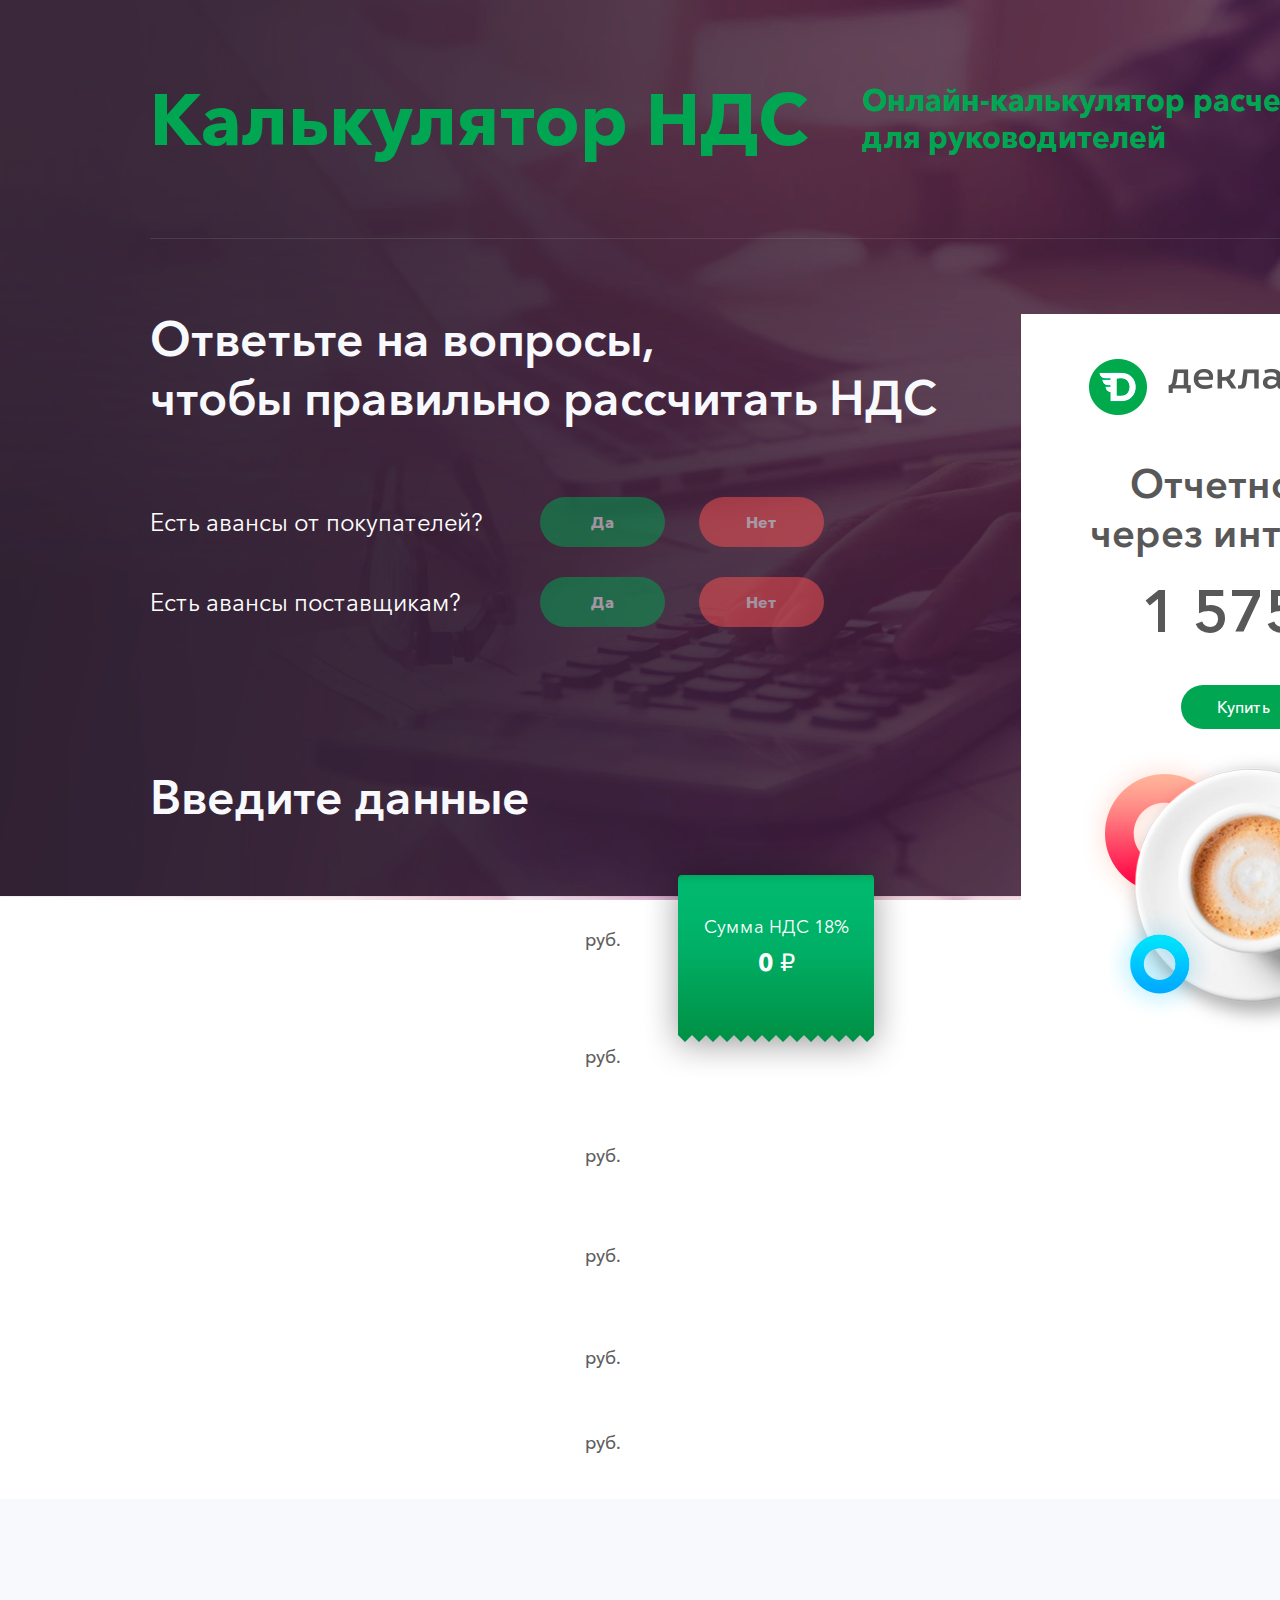
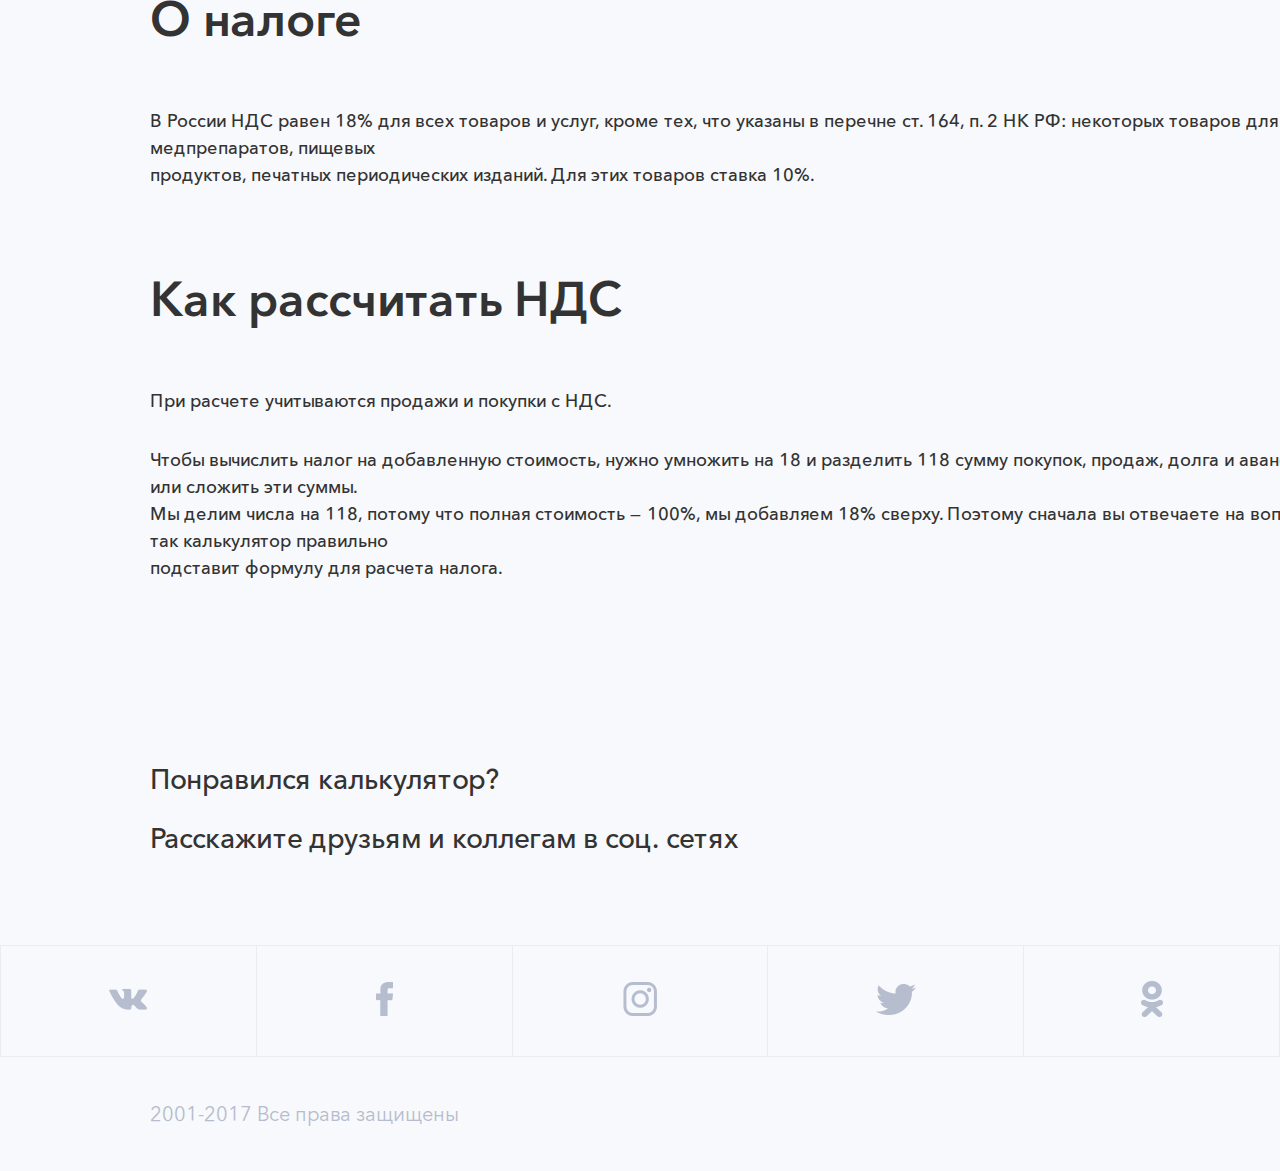
==== commit 52ee7da9: "Merge branch 'master' of https://github.com/iunki/tax_services" ====
--- a/calculator.html
+++ b/calculator.html
@@ -35,8 +35,8 @@
                                 Есть авансы от покупателей?
                             </div>
                             <div class="buttons">
-                                <div class="btn btn-green active">Да</div>
-                                <div class="btn btn-red">Нет</div>
+                                <div class="btn btn-green" data-id="1">Да</div>
+                                <div class="btn btn-red" data-id="2">Нет</div>
                             </div>
                         </div>
                         <div class="line">
@@ -44,8 +44,8 @@
                                 Есть авансы поставщикам?
                             </div>
                             <div class="buttons">
-                                <div class="btn btn-green">Да</div>
-                                <div class="btn btn-red">Нет</div>
+                                <div class="btn btn-green" data-id="3">Да</div>
+                                <div class="btn btn-red" data-id="4">Нет</div>
                             </div>
                         </div>
                     </div>
@@ -55,25 +55,68 @@
                         Введите данные
                     </h2>
                     <div class="par-content">
+
+                        <div class="line">
+                            <div class="text text-fl">
+                                Долг перед покупателями на начало квартала
+                            </div>
+                            <div class="input-wrapper">
+                                <input type="text" id="start-debet">
+                                <div class="addon">руб.</div>
+                            </div>
+                        </div>
+
+                        <div class="line">
+                            <div class="text text-fl">
+                                Долг поставщиков на начало квартала
+                            </div>
+                            <div class="input-wrapper">
+                                <input type="text" id="start-getter-debet">
+                                <div class="addon">руб.</div>
+                            </div>
+                        </div>
+
                         <div class="line">
                             <div class="text text-fl">
                                 Сумма продаж
                             </div>
                             <div class="input-wrapper">
-                                <input type="text">
+                                <input type="text" id="sell">
                                 <div class="addon">руб.</div>
                             </div>
                         </div>
+
+                        <div class="line">
+                            <div class="text text-fl">
+                                Долг перед покупателями на конец квартала
+                            </div>
+                            <div class="input-wrapper">
+                                <input type="text" id="finish-debet">
+                                <div class="addon">руб.</div>
+                            </div>
+                        </div>
+
+                        <div class="line">
+                            <div class="text text-fl">
+                                Долг поставщиков на конец квартала
+                            </div>
+                            <div class="input-wrapper">
+                                <input type="text" id="finish-getter-debet">
+                                <div class="addon">руб.</div>
+                            </div>
+                        </div>
+
                         <div class="line">
                             <div class="text text-fl">
                                 Сумма покупок
                             </div>
                             <div class="input-wrapper">
-                                <input type="text">
+                                <input type="text" id="order">
                                 <div class="addon">руб.</div>
                             </div>
                         </div>
                     </div>
+
                     <div class="summ-wrapper">
                         <img src="img/summ.png" alt="">
                         <div class="text-block">
@@ -133,11 +176,11 @@
     </div>
     <table id="socials">
         <tr>
-            <td class="vk"><a href=""><img src="img/vk.png" alt=""></a></td>
-            <td class="fb"><a href=""><img src="img/fb.png" alt=""></a></td>
-            <td class="inst"><a href=""><img src="img/inst.png" alt=""></a></td>
-            <td class="tw"><a href=""><img src="img/tw.png" alt=""></a></td>
-            <td class="ok"><a href=""><img src="img/ok.png" alt=""></a></td>
+            <td class="vk" data-id="vk"><a href=""><img src="img/vk.png" alt=""></a></td>
+            <td class="fb" data-id="fb"><a href=""><img src="img/fb.png" alt=""></a></td>
+            <td class="inst" data-id="inst"><a href=""><img src="img/inst.png" alt=""></a></td>
+            <td class="tw" data-id="tw"><a href=""><img src="img/tw.png" alt=""></a></td>
+            <td class="ok" data-id="ok"><a href=""><img src="img/ok.png" alt=""></a></td>
         </tr>
     </table>
     <div class="container">
@@ -146,5 +189,9 @@
         </div>
     </div>
 </div>
+<script type="application/javascript" src="js/lib/jquery.min.js"></script>
+<script type="application/javascript" src="js/lib/share.js"></script>
+<script type="application/javascript" src="js/script.js"></script>
+
 </body>
 </html>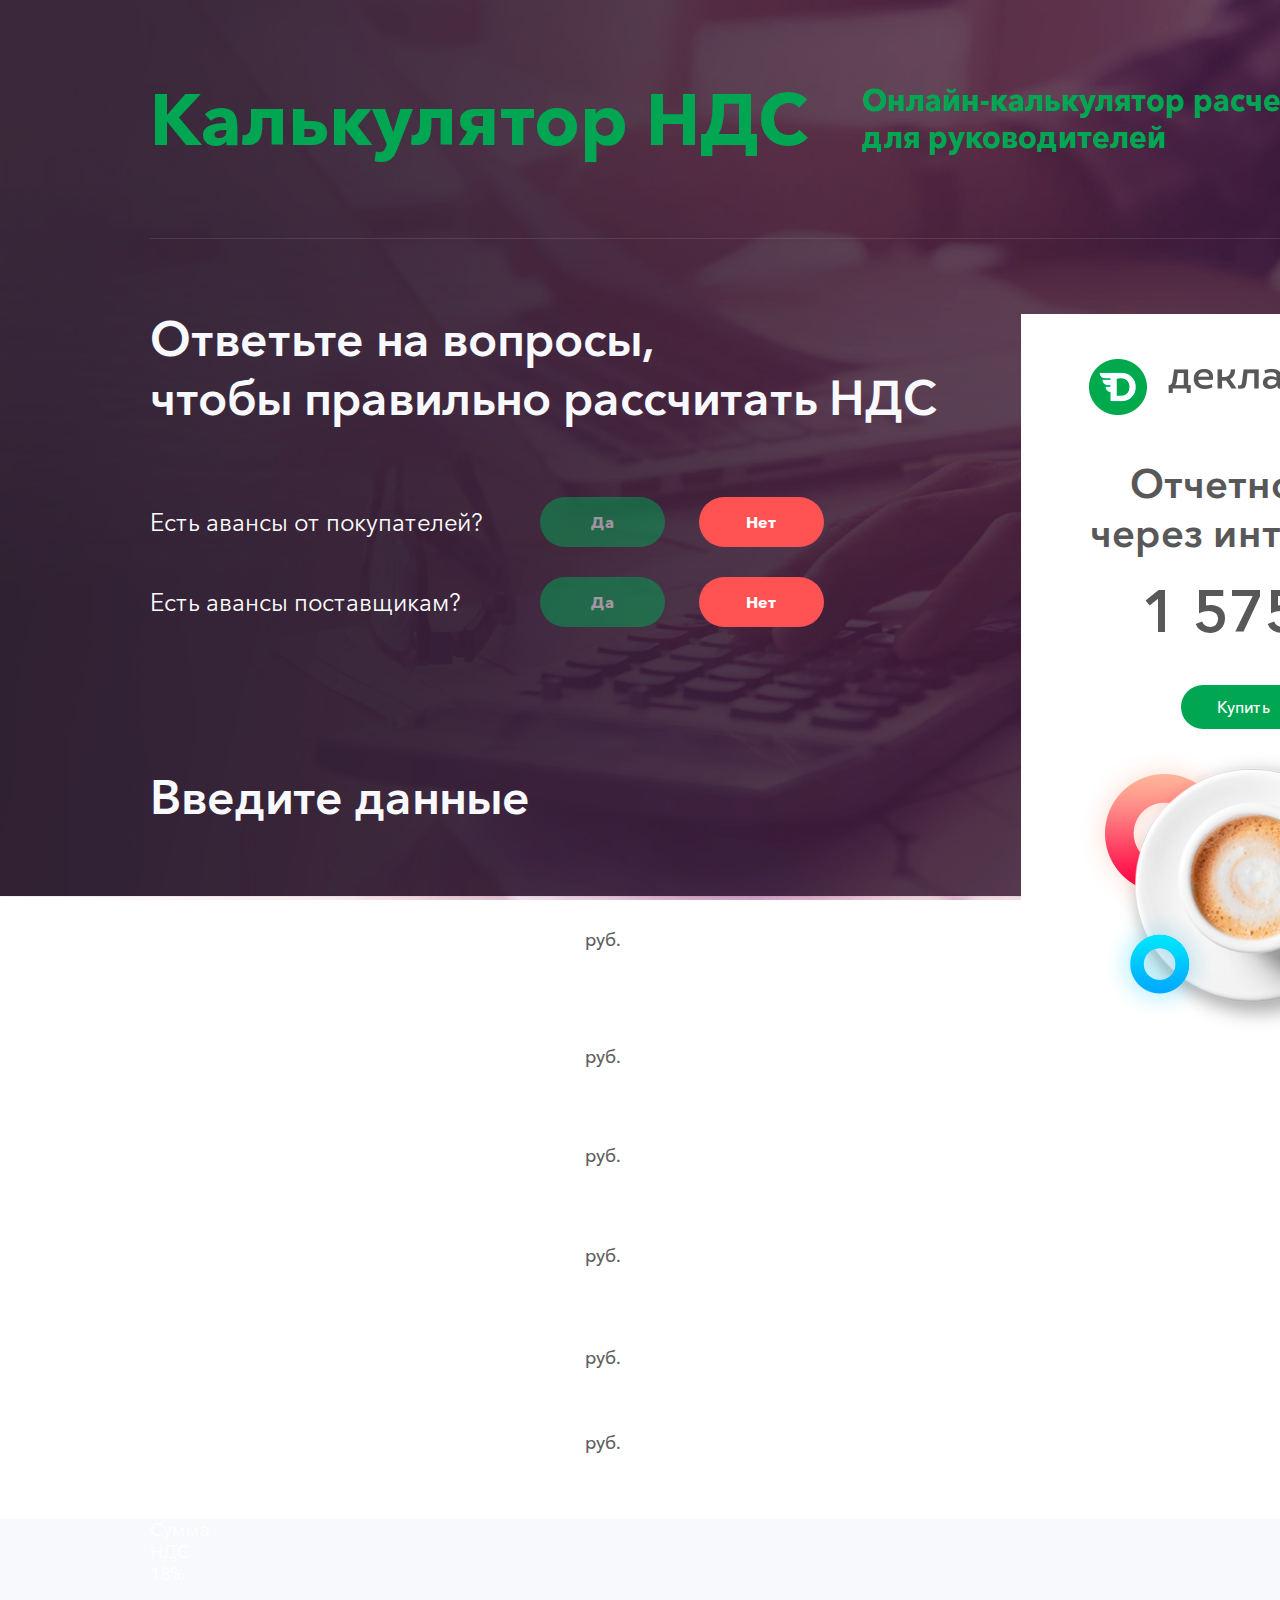
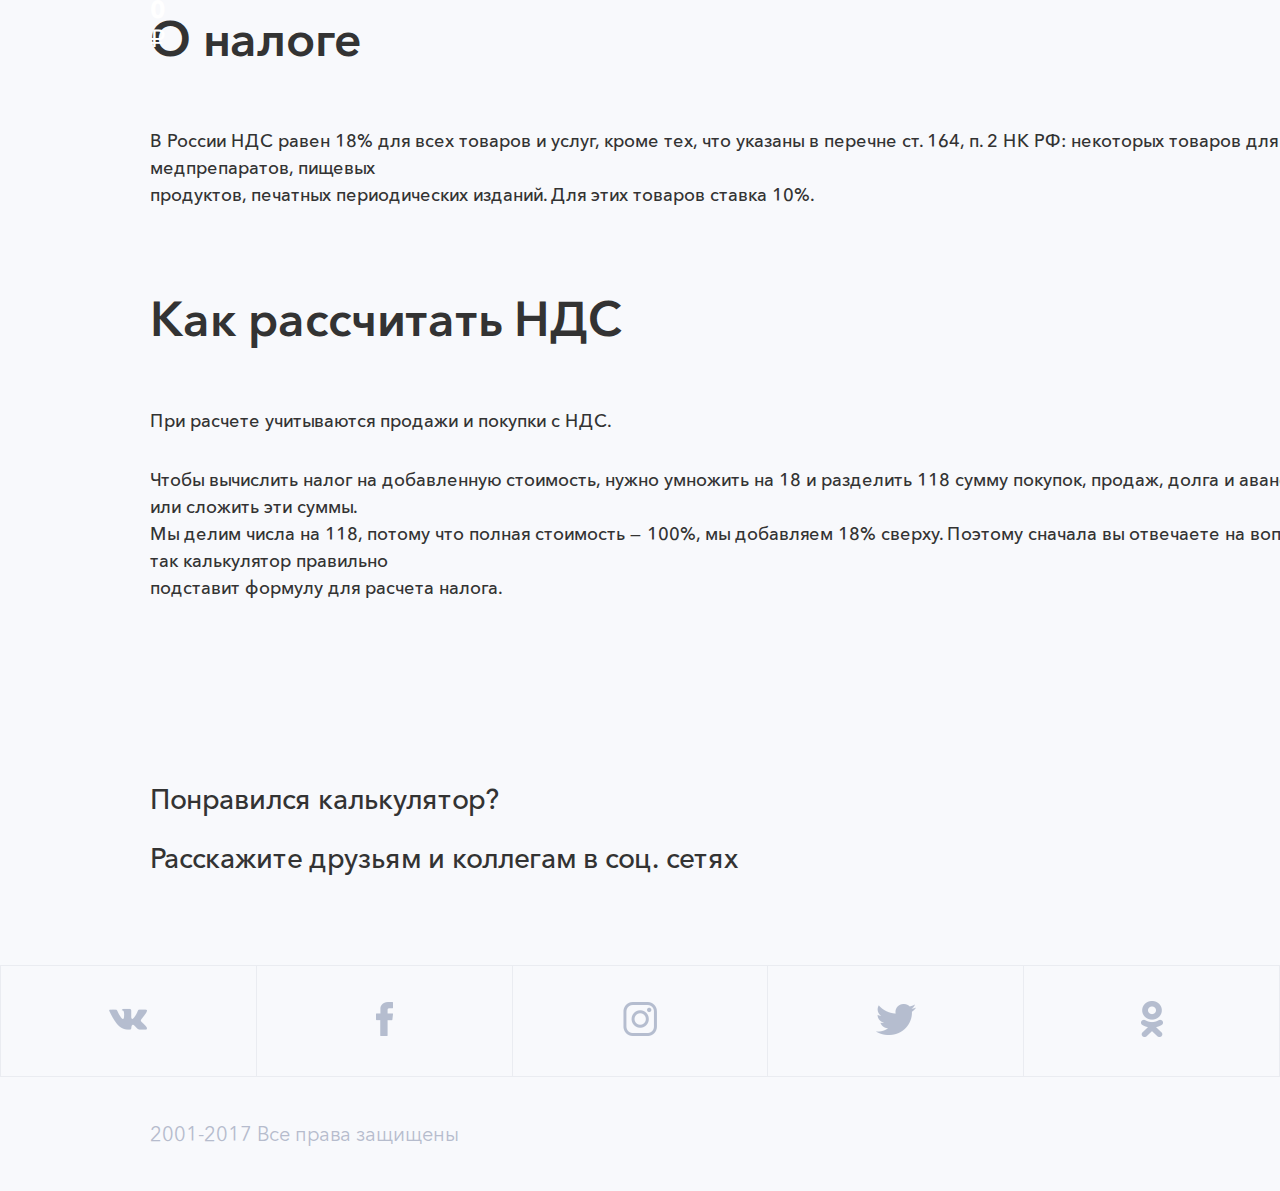
==== commit b0c4f922: "Merge branch 'master' of https://github.com/iunki/tax_services" ====
--- a/calculator.html
+++ b/calculator.html
@@ -36,7 +36,7 @@
                             </div>
                             <div class="buttons">
                                 <div class="btn btn-green" data-id="1">Да</div>
-                                <div class="btn btn-red" data-id="2">Нет</div>
+                                <div class="btn btn-red active" data-id="2">Нет</div>
                             </div>
                         </div>
                         <div class="line">
@@ -45,7 +45,7 @@
                             </div>
                             <div class="buttons">
                                 <div class="btn btn-green" data-id="3">Да</div>
-                                <div class="btn btn-red" data-id="4">Нет</div>
+                                <div class="btn btn-red active" data-id="4">Нет</div>
                             </div>
                         </div>
                     </div>
@@ -55,74 +55,77 @@
                         Введите данные
                     </h2>
                     <div class="par-content">
-
-                        <div class="line">
-                            <div class="text text-fl">
-                                Долг перед покупателями на начало квартала
-                            </div>
-                            <div class="input-wrapper">
-                                <input type="text" id="start-debet">
-                                <div class="addon">руб.</div>
-                            </div>
-                        </div>
-
-                        <div class="line">
-                            <div class="text text-fl">
-                                Долг поставщиков на начало квартала
-                            </div>
-                            <div class="input-wrapper">
-                                <input type="text" id="start-getter-debet">
-                                <div class="addon">руб.</div>
-                            </div>
-                        </div>
-
-                        <div class="line">
-                            <div class="text text-fl">
-                                Сумма продаж
-                            </div>
-                            <div class="input-wrapper">
-                                <input type="text" id="sell">
-                                <div class="addon">руб.</div>
-                            </div>
-                        </div>
-
-                        <div class="line">
-                            <div class="text text-fl">
-                                Долг перед покупателями на конец квартала
-                            </div>
-                            <div class="input-wrapper">
-                                <input type="text" id="finish-debet">
-                                <div class="addon">руб.</div>
-                            </div>
-                        </div>
-
-                        <div class="line">
-                            <div class="text text-fl">
-                                Долг поставщиков на конец квартала
-                            </div>
-                            <div class="input-wrapper">
-                                <input type="text" id="finish-getter-debet">
-                                <div class="addon">руб.</div>
-                            </div>
-                        </div>
-
-                        <div class="line">
-                            <div class="text text-fl">
-                                Сумма покупок
-                            </div>
-                            <div class="input-wrapper">
-                                <input type="text" id="order">
-                                <div class="addon">руб.</div>
-                            </div>
-                        </div>
-                    </div>
-
-                    <div class="summ-wrapper">
-                        <img src="img/summ.png" alt="">
-                        <div class="text-block">
-                            <p>Сумма НДС 18%</p>
-                            <span id="result"><span>0</span>  ₽</span>
-                        </div>
+                        <div class="vertical-middle">
+                            <div class="lines-wrapper">
+                                <div class="line">
+                                    <div class="text text-fl">
+                                        Долг перед покупателями на начало квартала
+                                    </div>
+                                    <div class="input-wrapper">
+                                        <input type="text" id="start-debet">
+                                        <div class="addon">руб.</div>
+                                    </div>
+                                </div>
+
+                                <div class="line">
+                                    <div class="text text-fl">
+                                        Долг поставщиков на начало квартала
+                                    </div>
+                                    <div class="input-wrapper">
+                                        <input type="text" id="start-getter-debet">
+                                        <div class="addon">руб.</div>
+                                    </div>
+                                </div>
+
+                                <div class="line">
+                                    <div class="text text-fl">
+                                        Сумма продаж
+                                    </div>
+                                    <div class="input-wrapper">
+                                        <input type="text" id="sell">
+                                        <div class="addon">руб.</div>
+                                    </div>
+                                </div>
+
+                                <div class="line">
+                                    <div class="text text-fl">
+                                        Долг перед покупателями на конец квартала
+                                    </div>
+                                    <div class="input-wrapper">
+                                        <input type="text" id="finish-debet">
+                                        <div class="addon">руб.</div>
+                                    </div>
+                                </div>
+
+                                <div class="line">
+                                    <div class="text text-fl">
+                                        Долг поставщиков на конец квартала
+                                    </div>
+                                    <div class="input-wrapper">
+                                        <input type="text" id="finish-getter-debet">
+                                        <div class="addon">руб.</div>
+                                    </div>
+                                </div>
+
+                                <div class="line">
+                                    <div class="text text-fl">
+                                        Сумма покупок
+                                    </div>
+                                    <div class="input-wrapper">
+                                        <input type="text" id="order">
+                                        <div class="addon">руб.</div>
+                                    </div>
+                                </div>
+                            </div>
+
+                            <div class="summ-wrapper">
+                                <div class="text-block">
+                                    <p>Сумма НДС 18%</p>
+                                    <span id="result"><span>0</span>  ₽</span>
+                                </div>
+                            </div>
+                        </div>
+
                     </div>
                 </div>
             </div>
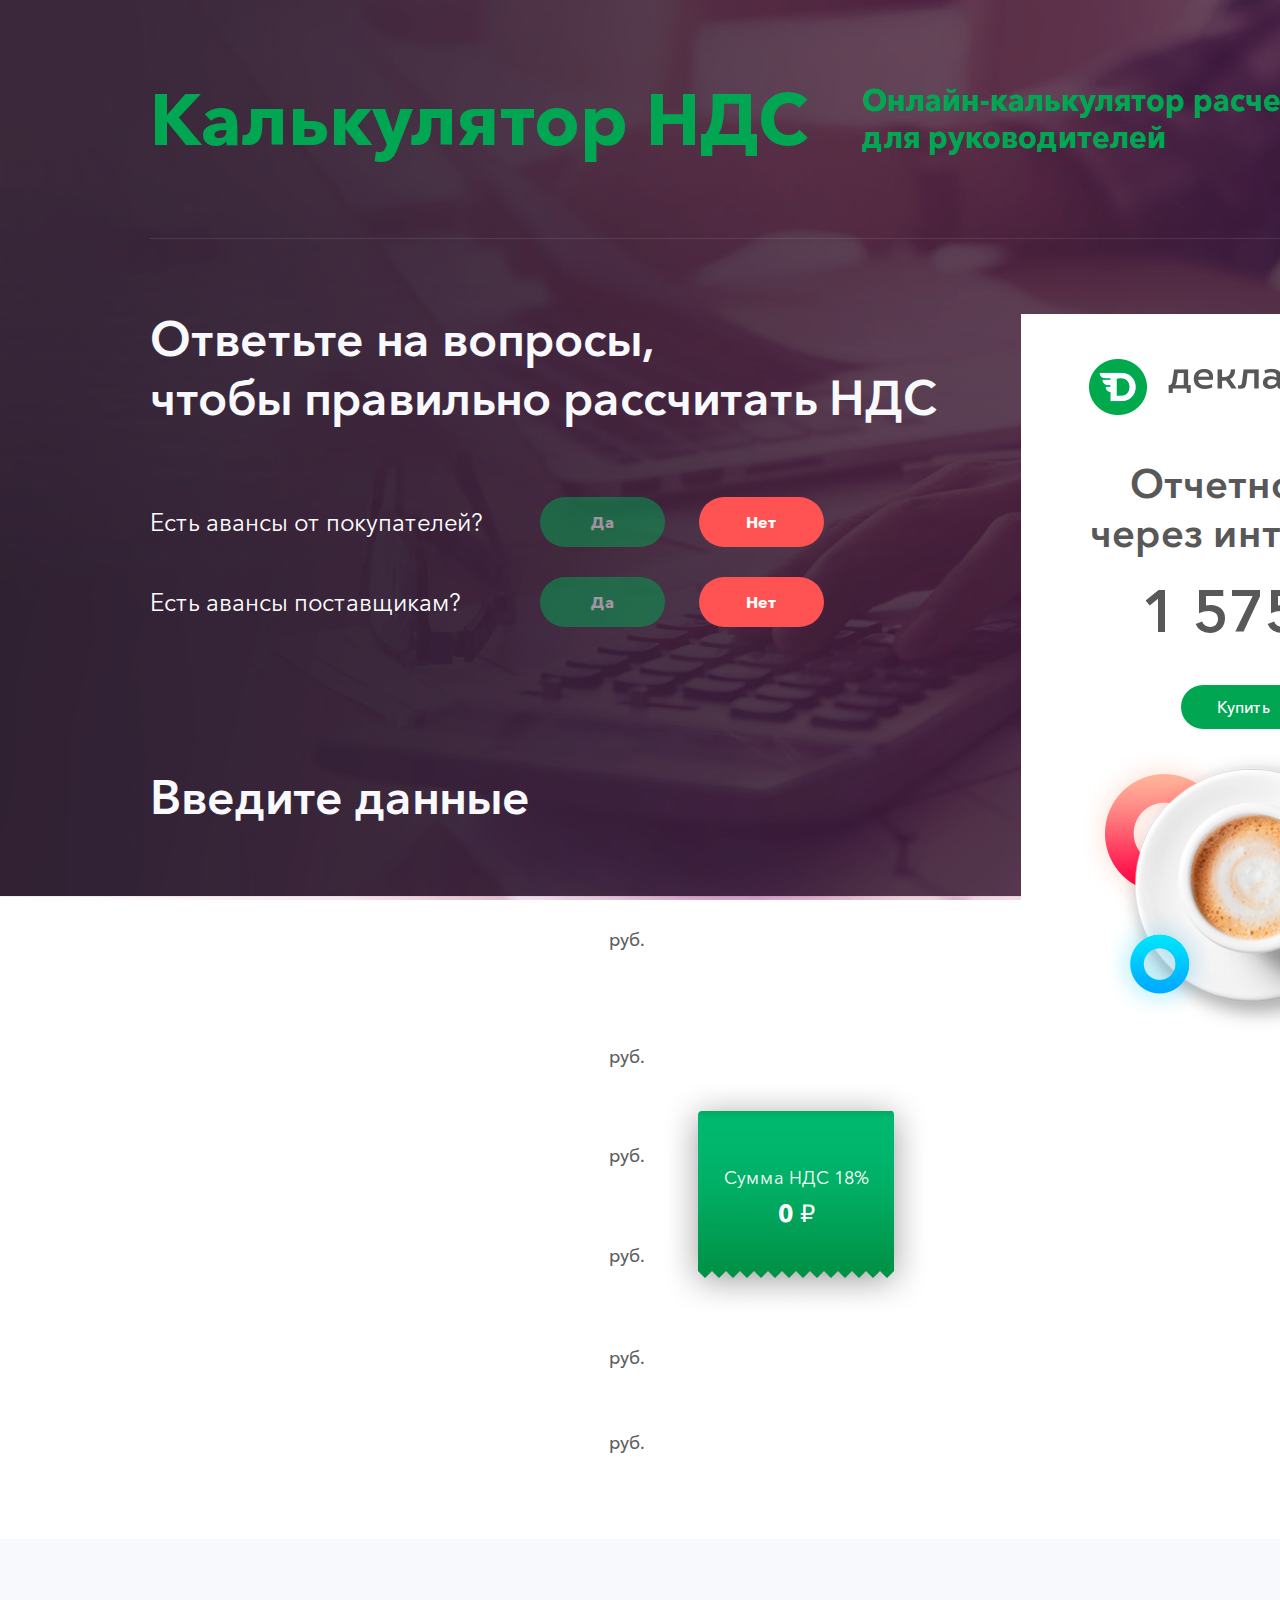
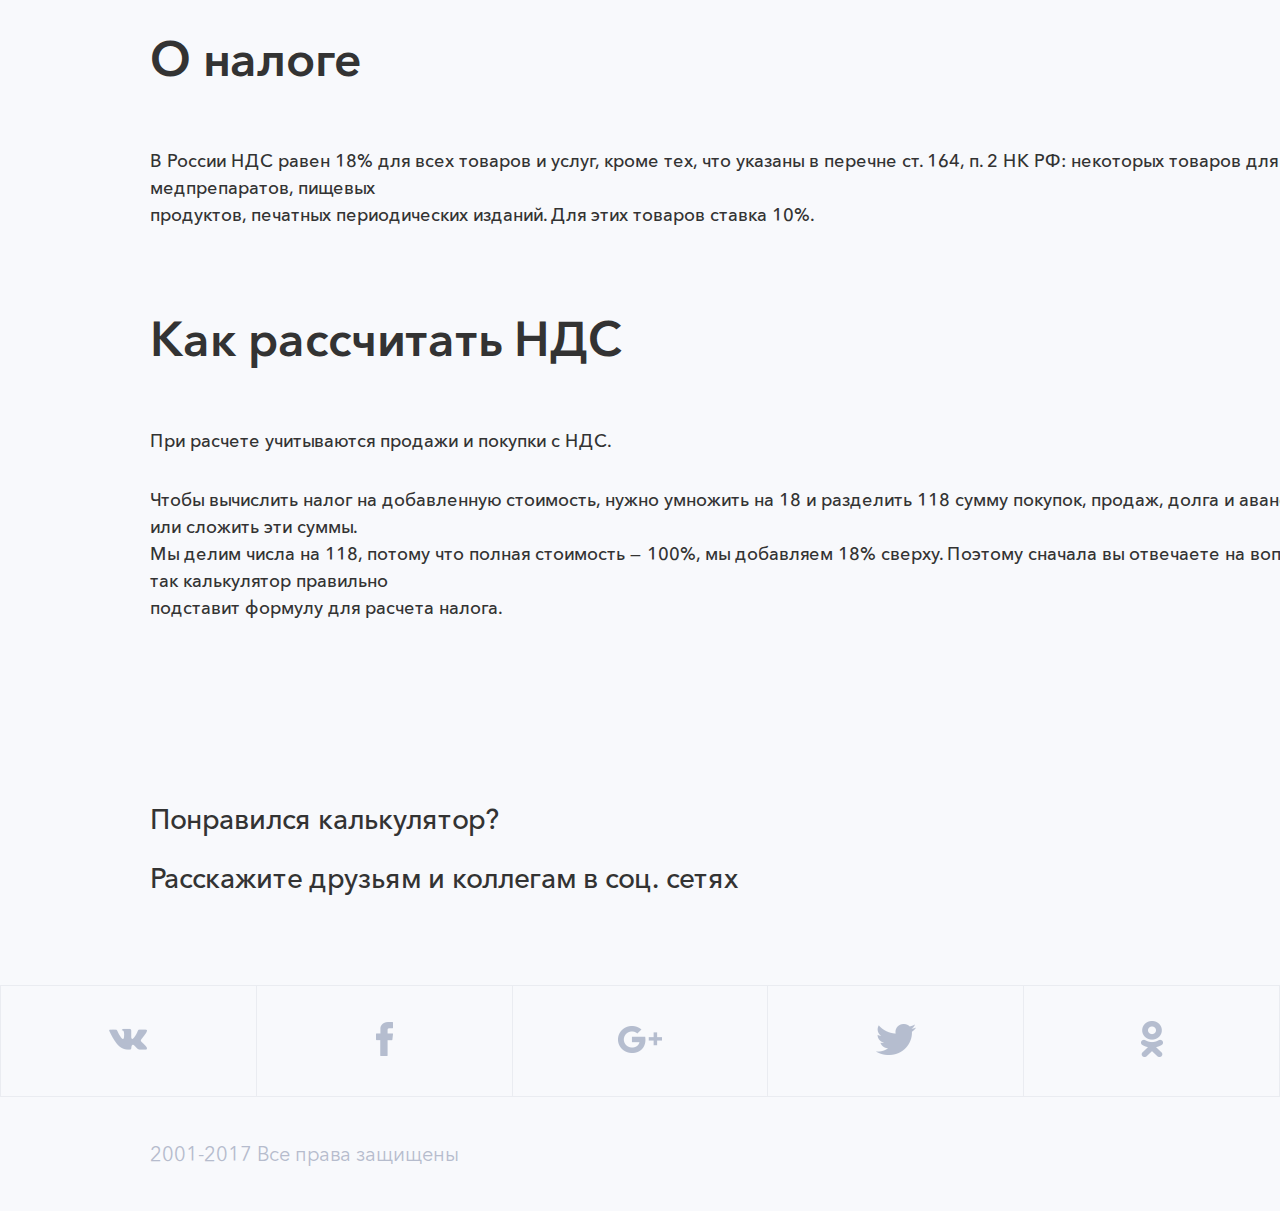
==== commit 2d1e8bce: "first commit" ====
--- a/calculator.html
+++ b/calculator.html
@@ -181,7 +181,7 @@
         <tr>
             <td class="vk" data-id="vk"><a href=""><img src="img/vk.png" alt=""></a></td>
             <td class="fb" data-id="fb"><a href=""><img src="img/fb.png" alt=""></a></td>
-            <td class="inst" data-id="inst"><a href=""><img src="img/inst.png" alt=""></a></td>
+            <td class="google" data-id="google"><a href=""><img src="img/google.png" alt=""></a></td>
             <td class="tw" data-id="tw"><a href=""><img src="img/tw.png" alt=""></a></td>
             <td class="ok" data-id="ok"><a href=""><img src="img/ok.png" alt=""></a></td>
         </tr>
--- a/css/style.css
+++ b/css/style.css
@@ -164,6 +164,7 @@
 }
 .header-block .left-block .par:nth-child(2) {
   margin-top: 40px;
+  margin-bottom: 40px;
 }
 .header-block .left-block .par .title {
   padding: 70px 0;
@@ -174,6 +175,13 @@
   display: inline-block;
   vertical-align: top;
 }
+.header-block .left-block .par .par-content .vertical-middle {
+  display: table;
+}
+.header-block .left-block .par .par-content .vertical-middle .lines-wrapper {
+  display: table-cell;
+  vertical-align: middle;
+}
 .header-block .left-block .par .par-content .line {
   display: flex;
   align-items: center;
@@ -184,7 +192,8 @@
   width: 390px;
 }
 .header-block .left-block .par .par-content .line .text.text-fl {
-  width: 220px;
+  width: 244px;
+  padding-right: 20px;
 }
 .header-block .left-block .par .par-content .line .buttons .btn:first-child {
   margin-right: 30px;
@@ -207,14 +216,13 @@
   top: 15px;
 }
 .header-block .left-block .par .summ-wrapper {
-  display: inline-block;
-  vertical-align: top;
-  position: relative;
-  top: -50px;
+  display: table-cell;
+  vertical-align: middle;
+  width: 264px;
+  height: 232px;
+  background: url("../img/summ.png") center center no-repeat;
 }
 .header-block .left-block .par .summ-wrapper .text-block {
-  position: absolute;
-  top: 70px;
   width: 100%;
   text-align: center;
   font-size: 18px;
@@ -382,6 +390,9 @@
 .footer #socials td.ok:hover {
   background-color: #f0931d;
 }
+.footer #socials td.google:hover {
+  background-color: #db4639;
+}
 #tax-block {
   margin-top: 145px;
 }
